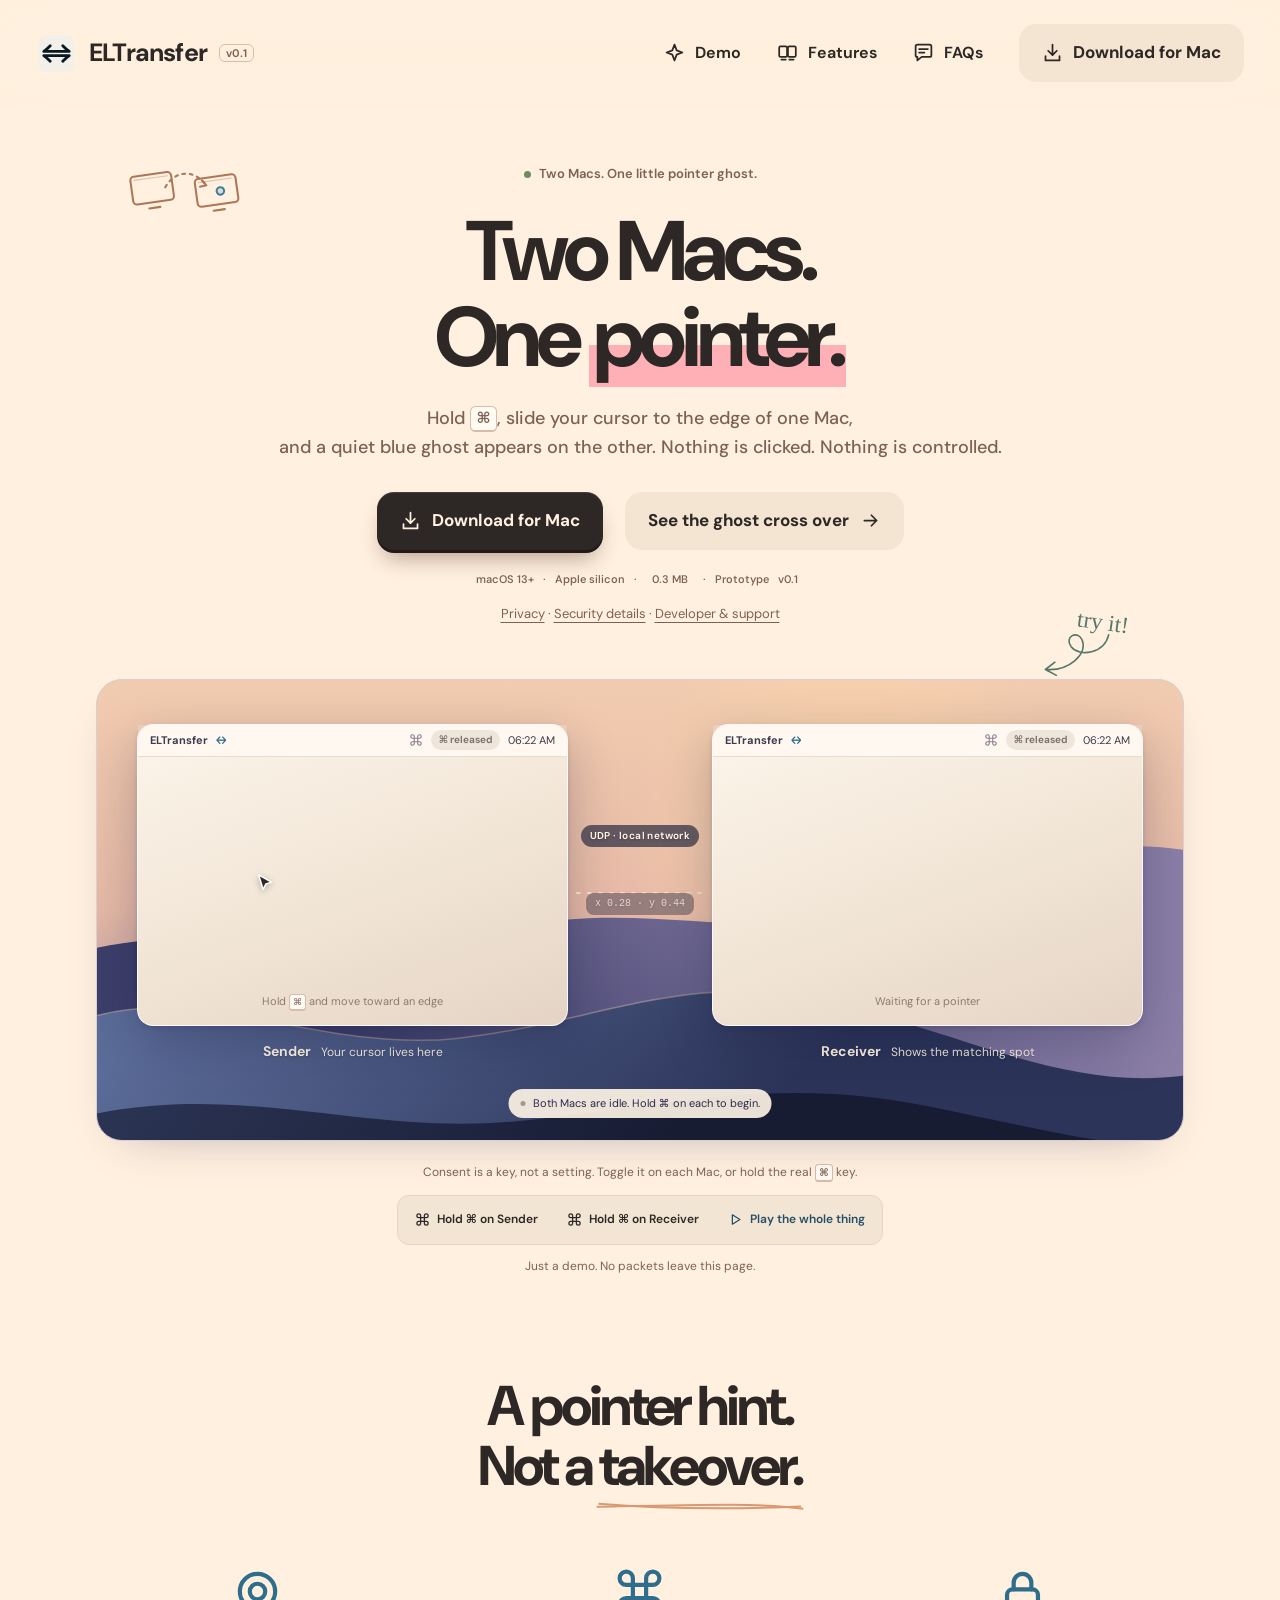
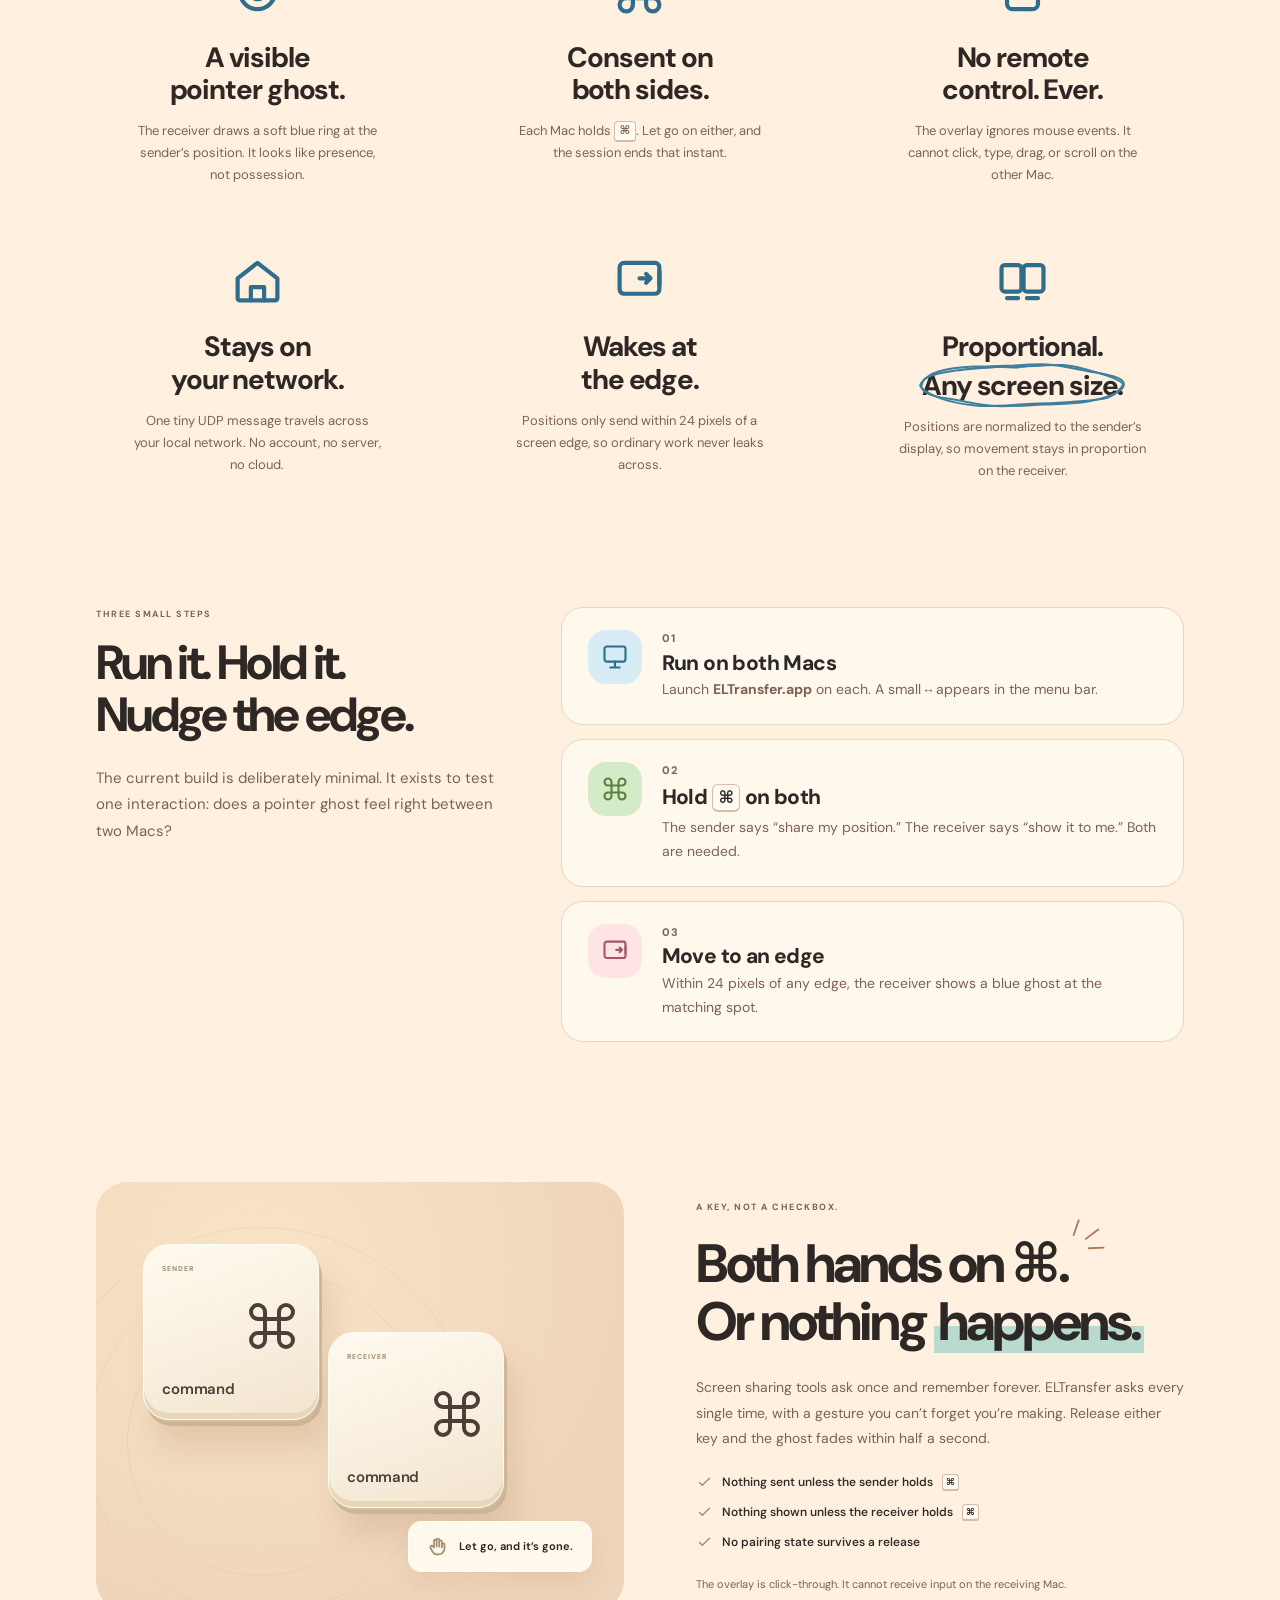
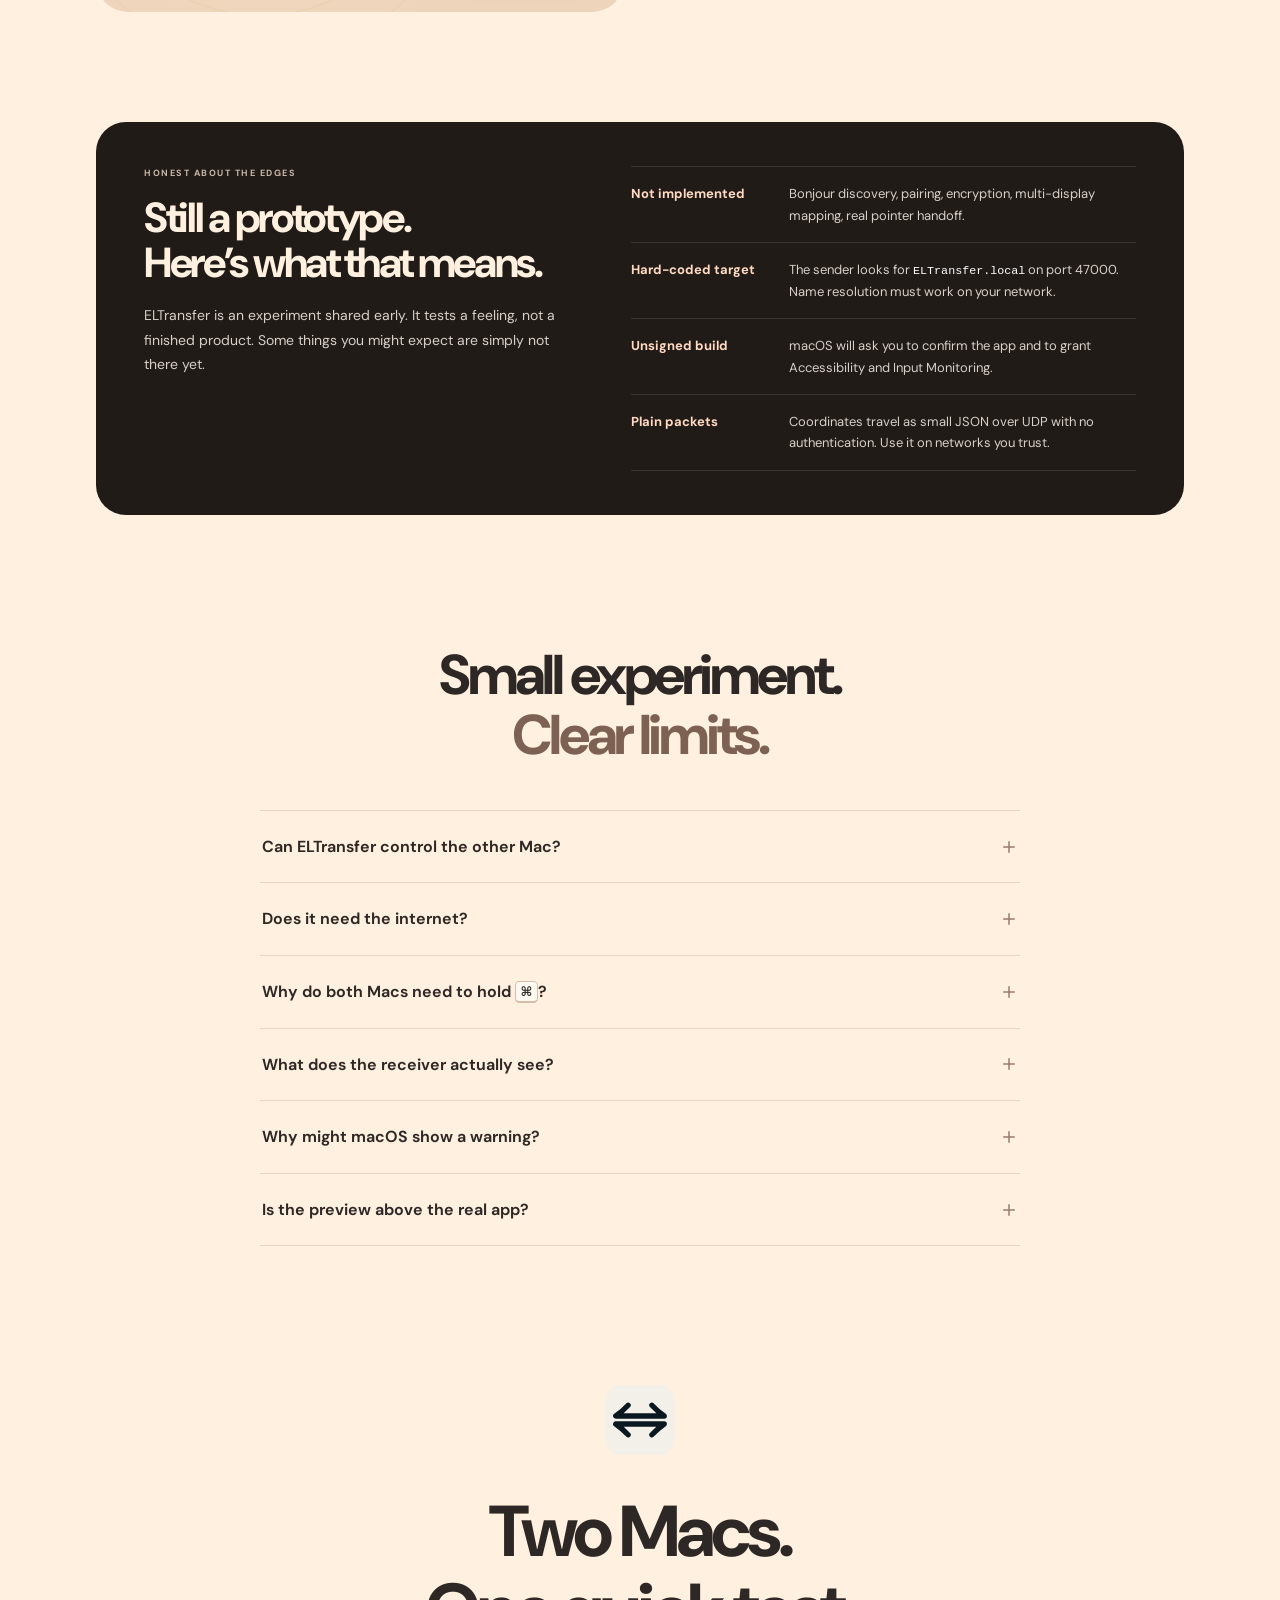
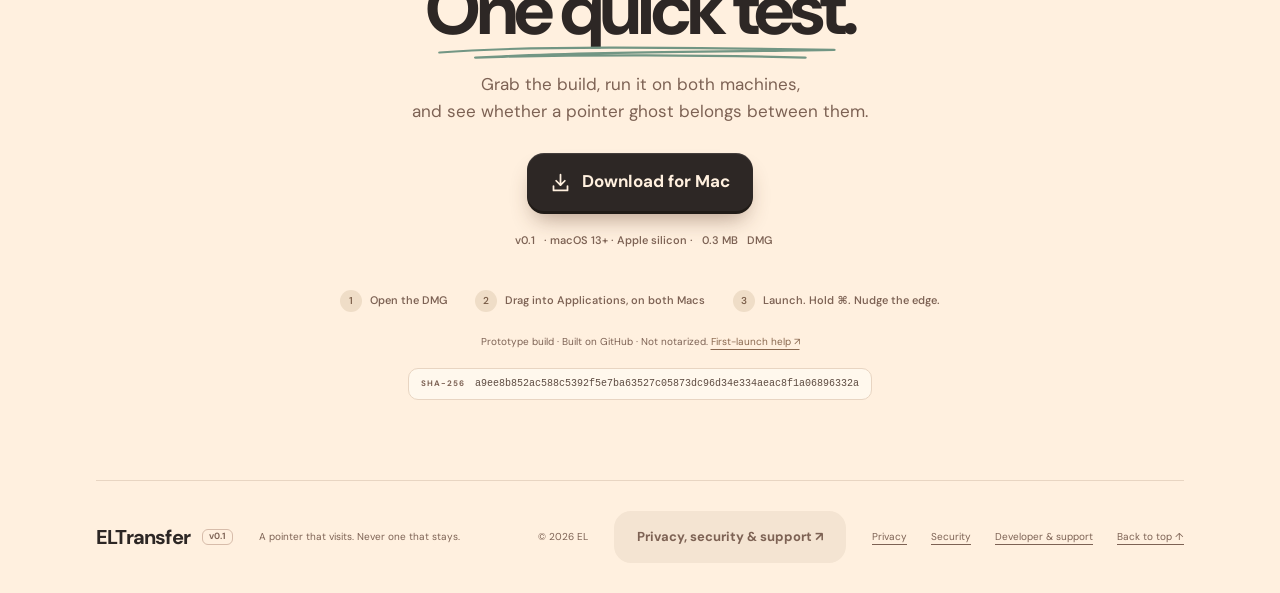
==== website/index.html @ a6039132 "ELTransfer prototype with website and GitHub DMG publishing Co-Authored-By: Claude Fable 5.1 <norepl" ====
<!doctype html>
<html lang="en">
  <head>
    <meta charset="UTF-8" />
    <link rel="canonical" href="https://duuberian.com/eltransfer/" />
    <meta name="viewport" content="width=device-width, initial-scale=1" />
    <meta name="theme-color" content="#fff0df" />
    <meta
      name="description"
      content="ELTransfer shows where your cursor is on another Mac nearby. A pointer ghost, not a remote control. Local network only, consent on both sides."
    />
    <meta property="og:title" content="ELTransfer — Two Macs. One pointer." />
    <meta
      property="og:description"
      content="A small macOS prototype that shows a sender’s cursor position on a second Mac. No clicks, no typing, no cloud."
    />
    <link rel="icon" href="assets/eltransfer-logo.svg" type="image/svg+xml" />
    <link rel="preconnect" href="https://fonts.googleapis.com" />
    <link rel="preconnect" href="https://fonts.gstatic.com" crossorigin />
    <link
      href="https://fonts.googleapis.com/css2?family=DM+Sans:wght@400;450;500;550;600;650;700;750;800&display=swap"
      rel="stylesheet"
    />
    <link rel="preload" href="assets/desk-wallpaper.svg" as="image" />
    <link rel="stylesheet" href="styles.css?v=4" />
    <title>ELTransfer — Two Macs. One pointer.</title>
  </head>
  <body>
    <a class="skip-link" href="#main">Skip to content</a>
    <svg class="icon-library" xmlns="http://www.w3.org/2000/svg" aria-hidden="true">
      <defs>
        <symbol id="i-arrow" viewBox="0 0 24 24"><path d="M5 12h14m-6-6 6 6-6 6" /></symbol>
        <symbol id="i-download" viewBox="0 0 24 24"><path d="M12 3v12m-5-5 5 5 5-5M4 16v5h16v-5" /></symbol>
        <symbol id="i-command" viewBox="0 0 24 24"><path d="M9 9V6a3 3 0 1 0-3 3h3Zm0 0v6m0-6h6m0 0V6a3 3 0 1 1 3 3h-3Zm0 0v6m0 0h3a3 3 0 1 1-3 3v-3Zm0 0H9m0 0v3a3 3 0 1 1-3-3h3Z" /></symbol>
        <symbol id="i-pointer" viewBox="0 0 24 24"><path d="M5 3l14 8-6 2-3 6-5-16Z" /></symbol>
        <symbol id="i-ghost" viewBox="0 0 24 24"><circle cx="12" cy="12" r="8" /><circle cx="12" cy="12" r="3.5" /></symbol>
        <symbol id="i-lock" viewBox="0 0 24 24"><rect x="5" y="11" width="14" height="9" rx="2.5" /><path d="M8 11V8a4 4 0 0 1 8 0v3" /></symbol>
        <symbol id="i-mac" viewBox="0 0 24 24"><rect x="3" y="3" width="18" height="13" rx="2" /><path d="M8 21h8m-4-5v5" /></symbol>
        <symbol id="i-both" viewBox="0 0 24 24"><rect x="2.5" y="5" width="9" height="12" rx="1.5" /><rect x="12.5" y="5" width="9" height="12" rx="1.5" /><path d="M5 20h5m4 0h5" /></symbol>
        <symbol id="i-check" viewBox="0 0 24 24"><path d="m5 12 4 4L19 6" /></symbol>
        <symbol id="i-chat" viewBox="0 0 24 24"><path d="M5 3h14a2 2 0 0 1 2 2v10a2 2 0 0 1-2 2h-9l-5 4v-4a2 2 0 0 1-2-2V5a2 2 0 0 1 2-2Z" /><path d="M7 8h10M7 12h6" /></symbol>
        <symbol id="i-spark" viewBox="0 0 24 24"><path d="m12 3 2.5 6.5L21 12l-6.5 2.5L12 21l-2.5-6.5L3 12l6.5-2.5L12 3Z" /></symbol>
        <symbol id="i-house" viewBox="0 0 24 24"><path d="m3 11 9-7 9 7v9a1 1 0 0 1-1 1H4a1 1 0 0 1-1-1v-9Z" /><path d="M9 21v-6h6v6" /></symbol>
        <symbol id="i-plus" viewBox="0 0 24 24"><path d="M12 5v14M5 12h14" /></symbol>
        <symbol id="i-play" viewBox="0 0 24 24"><path d="M7 4.5v15l12-7.5-12-7.5Z" /></symbol>
        <symbol id="i-hand" viewBox="0 0 24 24"><path d="M8 13V5.5a1.5 1.5 0 0 1 3 0V12m0-7.5a1.5 1.5 0 0 1 3 0V12m0-5.5a1.5 1.5 0 0 1 3 0V13m0-3a1.5 1.5 0 0 1 3 0v4a7 7 0 0 1-7 7h-1.5a6 6 0 0 1-5-2.7L4 13.5a1.6 1.6 0 0 1 2.7-1.7L8 13" /></symbol>
        <symbol id="i-edge" viewBox="0 0 24 24"><rect x="3" y="4" width="18" height="14" rx="2" /><path d="M21 8v6M13 11h5m-2-2 2 2-2 2" /></symbol>
      </defs>
    </svg>

    <header class="site-header">
      <a class="brand" href="#top" aria-label="ELTransfer home"><span class="app-icon app-icon-small"><img src="assets/eltransfer-logo.svg" alt="" width="1024" height="1024" /></span>ELTransfer <span class="version" data-app-version>v0.1</span></a>
      <nav id="main-nav" aria-label="Main navigation">
        <a href="#demo"><svg class="icon" aria-hidden="true"><use href="#i-spark" /></svg>Demo</a>
        <a href="#how"><svg class="icon" aria-hidden="true"><use href="#i-both" /></svg>Features</a>
        <a href="#faq"><svg class="icon" aria-hidden="true"><use href="#i-chat" /></svg>FAQs</a>
        <a class="button button-soft header-download" href="downloads/ELTransfer.dmg" download><svg class="icon" aria-hidden="true"><use href="#i-download" /></svg>Download for Mac</a>
      </nav>
      <button class="menu-button" type="button" aria-label="Open menu" aria-controls="main-nav" aria-expanded="false"><span></span><span></span></button>
    </header>

    <main id="main">
      <section class="hero wrap" id="top">
        <svg class="notebook-doodle hero-screens" viewBox="0 0 120 80" aria-hidden="true" focusable="false">
          <rect x="4" y="14" width="44" height="30" rx="4" />
          <rect x="72" y="26" width="44" height="30" rx="4" />
          <path class="pencil-echo" d="M8 18h36M76 30h36" />
          <path d="M20 50h12M88 62h12" />
          <path class="doodle-arc" d="M40 30c14-18 34-14 44 4" />
          <path d="m80 28 4 6-7 .5" />
          <circle cx="98" cy="42" r="4" />
        </svg>
        <p class="hero-overline"><span class="status-dot"></span> Two Macs. One little pointer ghost.</p>
        <h1>Two Macs.<br /> One <span class="marker">pointer.</span></h1>
        <p class="hero-intro">
          Hold <kbd>⌘</kbd>, slide your cursor to the edge of one Mac,<br /> and a quiet blue ghost appears on the other.
          Nothing is clicked. Nothing is controlled.
        </p>
        <div class="hero-actions">
          <a class="button button-primary" href="downloads/ELTransfer.dmg" download><svg class="icon" aria-hidden="true"><use href="#i-download" /></svg>Download for Mac</a>
          <a class="button button-soft" href="#demo">See the ghost cross over<svg class="icon" aria-hidden="true"><use href="#i-arrow" /></svg></a>
        </div>
        <p class="compatibility">
          macOS 13+ <span>·</span> Apple silicon <span>·</span> <span data-download-size>0.3 MB</span> <span>·</span> Prototype <span data-app-version>v0.1</span>
        </p>
        <p class="trust-links"><a href="about.html#privacy-policy">Privacy</a> · <a href="about.html#security">Security details</a> · <a href="about.html#support">Developer &amp; support</a></p>
      </section>

      <section class="demo-section wrap" id="demo" aria-label="Interactive ELTransfer demonstration">
        <div class="demo-margin-note" aria-hidden="true">
          <span>try it!</span>
          <svg class="notebook-doodle" viewBox="0 0 112 72" focusable="false"><path d="M99 8c-6 25-39 31-51 16-10-14 9-23 15-9 8 19-18 42-48 40M26 45 13 55l15 8" /></svg>
        </div>

        <div class="desk" id="desk" data-sender="released" data-receiver="released" data-link="idle">
          <div class="desk-macs">
            <figure class="mac sender" id="sender-mac">
              <div class="mac-screen" id="sender-screen">
                <div class="mac-menubar">
                  <span class="mac-app"><strong>ELTransfer</strong><span class="mac-status" aria-hidden="true">↔</span></span>
                  <span class="mac-system"><svg class="icon" aria-hidden="true"><use href="#i-command" /></svg><span class="consent-pill" id="sender-pill">⌘ released</span><time class="mac-clock" aria-label="Local time"></time></span>
                </div>
                <div class="edge-zone" aria-hidden="true"></div>
                <div class="mac-canvas" id="sender-canvas">
                  <svg class="mac-cursor" id="sender-cursor" viewBox="0 0 24 24" aria-hidden="true"><path d="M5 3l14 8-6 2-3 6-5-16Z" /></svg>
                  <p class="mac-hint" id="sender-hint">Hold <kbd>⌘</kbd> and move toward an edge</p>
                </div>
              </div>
              <figcaption><strong>Sender</strong><span>Your cursor lives here</span></figcaption>
            </figure>

            <div class="link" aria-hidden="true">
              <svg class="link-wire" viewBox="0 0 120 40" preserveAspectRatio="none"><path d="M2 20h116" /></svg>
              <span class="packet" id="packet"></span>
              <span class="link-label" id="link-label">UDP · local network</span>
              <code class="link-readout" id="link-readout">x 0.28 · y 0.44</code>
            </div>

            <figure class="mac receiver" id="receiver-mac">
              <div class="mac-screen" id="receiver-screen">
                <div class="mac-menubar">
                  <span class="mac-app"><strong>ELTransfer</strong><span class="mac-status" aria-hidden="true">↔</span></span>
                  <span class="mac-system"><svg class="icon" aria-hidden="true"><use href="#i-command" /></svg><span class="consent-pill" id="receiver-pill">⌘ released</span><time class="mac-clock" aria-label="Local time"></time></span>
                </div>
                <div class="mac-canvas">
                  <span class="ghost" id="receiver-ghost"><span></span></span>
                  <p class="mac-hint" id="receiver-hint">Waiting for a pointer</p>
                </div>
              </div>
              <figcaption><strong>Receiver</strong><span>Shows the matching spot</span></figcaption>
            </figure>
          </div>
          <p class="desk-caption"><span class="status-dot"></span><span id="demo-caption">Both Macs are idle. Hold ⌘ on each to begin.</span></p>
        </div>

        <div class="demo-controls">
          <p>Consent is a key, not a setting. Toggle it on each Mac, or hold the real <kbd>⌘</kbd> key.</p>
          <div class="consent-group" role="group" aria-label="Demo consent controls">
            <button type="button" class="consent-toggle" data-side="sender" aria-pressed="false"><svg class="icon" aria-hidden="true"><use href="#i-command" /></svg><span>Hold ⌘ on Sender</span></button>
            <button type="button" class="consent-toggle" data-side="receiver" aria-pressed="false"><svg class="icon" aria-hidden="true"><use href="#i-command" /></svg><span>Hold ⌘ on Receiver</span></button>
            <button type="button" class="consent-toggle play" id="demo-play"><svg class="icon" aria-hidden="true"><use href="#i-play" /></svg><span>Play the whole thing</span></button>
          </div>
          <p class="demo-disclaimer">Just a demo. No packets leave this page.</p>
        </div>
        <p class="sr-only" role="status" aria-live="polite" id="demo-status"></p>
        <noscript><p class="noscript-note">This is an illustrative preview. Enable JavaScript to move the pointer; downloads and FAQs work without it.</p></noscript>
      </section>

      <section class="features wrap section" id="how">
        <h2 class="section-title">A pointer hint.<br /> Not a <span class="drawn-underline">takeover.</span></h2>
        <div class="feature-grid">
          <article>
            <svg class="feature-icon icon feature-ghost" viewBox="0 0 24 24" aria-hidden="true">
              <circle class="ghost-ring" cx="12" cy="12" r="8" />
              <circle class="ghost-core" cx="12" cy="12" r="3.5" />
            </svg>
            <h3>A visible<br /> pointer ghost.</h3>
            <p>The receiver draws a soft blue ring at the sender’s position. It looks like presence, not possession.</p>
          </article>
          <article>
            <svg class="feature-icon icon feature-command" viewBox="0 0 24 24" aria-hidden="true">
              <path class="cmd-shape" d="M9 9V6a3 3 0 1 0-3 3h3Zm0 0v6m0-6h6m0 0V6a3 3 0 1 1 3 3h-3Zm0 0v6m0 0h3a3 3 0 1 1-3 3v-3Zm0 0H9m0 0v3a3 3 0 1 1-3-3h3Z" />
            </svg>
            <h3>Consent on<br /> both sides.</h3>
            <p>Each Mac holds <kbd>⌘</kbd>. Let go on either, and the session ends that instant.</p>
          </article>
          <article>
            <svg class="feature-icon icon feature-lock" viewBox="0 0 24 24" aria-hidden="true">
              <rect x="5" y="11" width="14" height="9" rx="2.5" />
              <path class="lock-shackle" d="M8 11V8a4 4 0 0 1 8 0v3" />
              <circle class="lock-dot icon-detail" cx="12" cy="15.5" r="1.2" fill="currentColor" stroke="none" />
            </svg>
            <h3>No remote<br /> control. Ever.</h3>
            <p>The overlay ignores mouse events. It cannot click, type, drag, or scroll on the other Mac.</p>
          </article>
          <article>
            <svg class="feature-icon icon feature-house" viewBox="0 0 24 24" aria-hidden="true">
              <path d="m3 11 9-7 9 7v9a1 1 0 0 1-1 1H4a1 1 0 0 1-1-1v-9Z" />
              <path class="house-door" pathLength="1" d="M9 21v-6h6v6" />
              <path class="house-signal icon-detail" d="M15 7.5a3 3 0 0 1 3 0" />
            </svg>
            <h3>Stays on<br /> your network.</h3>
            <p>One tiny UDP message travels across your local network. No account, no server, no cloud.</p>
          </article>
          <article>
            <svg class="feature-icon icon feature-edge" viewBox="0 0 24 24" aria-hidden="true">
              <rect x="3" y="4" width="18" height="14" rx="2" />
              <path class="edge-glow" d="M21 8v6" />
              <path class="edge-arrow" d="M12 11h5m-2-2 2 2-2 2" />
            </svg>
            <h3>Wakes at<br /> the edge.</h3>
            <p>Positions only send within 24 pixels of a screen edge, so ordinary work never leaks across.</p>
          </article>
          <article>
            <svg class="feature-icon icon feature-both" viewBox="0 0 24 24" aria-hidden="true">
              <rect x="2.5" y="5" width="9" height="12" rx="1.5" />
              <rect x="12.5" y="5" width="9" height="12" rx="1.5" />
              <path d="M5 20h5m4 0h5" />
              <circle class="both-dot icon-detail" cx="7" cy="11" r="1.4" fill="currentColor" stroke="none" />
            </svg>
            <h3>Proportional.<br /> <span class="drawn-circle">Any screen size.</span></h3>
            <p>Positions are normalized to the sender’s display, so movement stays in proportion on the receiver.</p>
          </article>
        </div>
      </section>

      <section class="steps-section wrap" aria-labelledby="steps-title">
        <div class="steps-intro">
          <p class="eyebrow">THREE SMALL STEPS</p>
          <h2 id="steps-title">Run it. Hold it.<br /> Nudge the edge.</h2>
          <p>The current build is deliberately minimal. It exists to test one interaction: does a pointer ghost feel right between two Macs?</p>
        </div>
        <ol class="steps">
          <li>
            <span class="step-number" aria-hidden="true">01</span>
            <svg class="icon" aria-hidden="true"><use href="#i-mac" /></svg>
            <h3>Run on both Macs</h3>
            <p>Launch <strong>ELTransfer.app</strong> on each. A small <code>↔</code> appears in the menu bar.</p>
          </li>
          <li>
            <span class="step-number" aria-hidden="true">02</span>
            <svg class="icon" aria-hidden="true"><use href="#i-command" /></svg>
            <h3>Hold <kbd>⌘</kbd> on both</h3>
            <p>The sender says “share my position.” The receiver says “show it to me.” Both are needed.</p>
          </li>
          <li>
            <span class="step-number" aria-hidden="true">03</span>
            <svg class="icon" aria-hidden="true"><use href="#i-edge" /></svg>
            <h3>Move to an edge</h3>
            <p>Within 24 pixels of any edge, the receiver shows a blue ghost at the matching spot.</p>
          </li>
        </ol>
      </section>

      <section class="consent wrap" id="consent">
        <div class="consent-art" role="img" aria-label="Illustration of two Command key caps, one for each Mac, both pressed at the same time.">
          <div class="consent-orbit" aria-hidden="true"></div>
          <div class="keycap keycap-sender" aria-hidden="true">
            <small>SENDER</small>
            <svg class="icon" aria-hidden="true"><use href="#i-command" /></svg>
            <span>command</span>
          </div>
          <div class="keycap keycap-receiver" aria-hidden="true">
            <small>RECEIVER</small>
            <svg class="icon" aria-hidden="true"><use href="#i-command" /></svg>
            <span>command</span>
          </div>
          <div class="consent-tag" aria-hidden="true">
            <svg class="icon"><use href="#i-hand" /></svg><span>Let go, and it’s gone.</span>
          </div>
        </div>
        <div class="consent-copy">
          <p class="eyebrow">A KEY, NOT A CHECKBOX.</p>
          <h2><span class="notebook-heading">Both hands on ⌘.<svg class="notebook-doodle consent-rays" viewBox="0 0 48 50" aria-hidden="true" focusable="false"><path d="m8 25 9-17M22 32l17-9M24 44l18 2" /></svg></span><br /> Or nothing <span class="marker marker-small">happens.</span></h2>
          <p>
            Screen sharing tools ask once and remember forever. ELTransfer asks every single time, with a gesture you can’t forget you’re making.
            Release either key and the ghost fades within half a second.
          </p>
          <ul>
            <li><svg class="icon" aria-hidden="true"><use href="#i-check" /></svg>Nothing sent unless the sender holds <kbd>⌘</kbd></li>
            <li><svg class="icon" aria-hidden="true"><use href="#i-check" /></svg>Nothing shown unless the receiver holds <kbd>⌘</kbd></li>
            <li><svg class="icon" aria-hidden="true"><use href="#i-check" /></svg>No pairing state survives a release</li>
          </ul>
          <p class="consent-note">The overlay is click-through. It cannot receive input on the receiving Mac.</p>
        </div>
      </section>

      <section class="limits wrap" aria-labelledby="limits-title">
        <div class="limits-card">
          <div>
            <p class="eyebrow">HONEST ABOUT THE EDGES</p>
            <h2 id="limits-title">Still a prototype.<br /> Here’s what that means.</h2>
            <p>ELTransfer is an experiment shared early. It tests a feeling, not a finished product. Some things you might expect are simply not there yet.</p>
          </div>
          <ul class="limits-list">
            <li><strong>Not implemented</strong><span>Bonjour discovery, pairing, encryption, multi-display mapping, real pointer handoff.</span></li>
            <li><strong>Hard-coded target</strong><span>The sender looks for <code>ELTransfer.local</code> on port 47000. Name resolution must work on your network.</span></li>
            <li><strong>Unsigned build</strong><span>macOS will ask you to confirm the app and to grant Accessibility and Input Monitoring.</span></li>
            <li><strong>Plain packets</strong><span>Coordinates travel as small JSON over UDP with no authentication. Use it on networks you trust.</span></li>
          </ul>
        </div>
      </section>

      <section class="faq section wrap" id="faq">
        <h2 class="section-title">Small experiment.<br /> <span class="muted">Clear limits.</span></h2>
        <div class="faq-list">
          <details>
            <summary><span>Can ELTransfer control the other Mac?</span><svg class="icon" aria-hidden="true"><use href="#i-plus" /></svg></summary>
            <p>No. It sends normalized cursor coordinates and draws an overlay. It cannot move the receiving Mac’s real cursor, click, type, drag, or scroll. The overlay window ignores mouse events entirely.</p>
          </details>
          <details>
            <summary><span>Does it need the internet?</span><svg class="icon" aria-hidden="true"><use href="#i-plus" /></svg></summary>
            <p>No. Both Macs need to be reachable on the same local network. There is no cloud service, no account, and no update feed in this build.</p>
          </details>
          <details>
            <summary><span>Why do both Macs need to hold <kbd>⌘</kbd>?</span><svg class="icon" aria-hidden="true"><use href="#i-plus" /></svg></summary>
            <p>It is a consent gesture. Holding the key means “I’m allowing this right now.” Letting go stops sending on one side and stops showing on the other. Nothing is remembered between sessions.</p>
          </details>
          <details>
            <summary><span>What does the receiver actually see?</span><svg class="icon" aria-hidden="true"><use href="#i-plus" /></svg></summary>
            <p>A translucent blue circle with a white ring, about 58 pixels across while active. It appears at the proportional position of the sender’s cursor and fades to grey when packets stop arriving.</p>
          </details>
          <details id="launch-faq">
            <summary><span>Why might macOS show a warning?</span><svg class="icon" aria-hidden="true"><use href="#i-plus" /></svg></summary>
            <p>This prototype is not signed or notarized. If macOS blocks launch, right-click ELTransfer in Applications and choose Open, or allow it in System Settings → Privacy &amp; Security. It also needs Accessibility and Input Monitoring to read the cursor position and the <kbd>⌘</kbd> key. Only open software you trust.</p>
          </details>
          <details>
            <summary><span>Is the preview above the real app?</span><svg class="icon" aria-hidden="true"><use href="#i-plus" /></svg></summary>
            <p>It is an illustration of the interaction, not the macOS app. It mirrors the real behaviour: consent on both sides, activation near the edge, a proportional ghost. Nothing is sent from this page.</p>
          </details>
        </div>
      </section>

      <section class="install wrap" id="install">
        <span class="app-icon app-icon-large"><img src="assets/eltransfer-logo.svg" alt="" width="1024" height="1024" /></span>
        <h2>Two Macs.<br /> <span class="notebook-living">One quick test.<svg class="notebook-doodle living-scribble" viewBox="0 0 300 22" preserveAspectRatio="none" aria-hidden="true" focusable="false"><path pathLength="1" d="M5 11C67 3 174 5 291 8 229 10 105 10 31 17c78-4 172-3 239 0" /></svg></span></h2>
        <p>Grab the build, run it on both machines,<br /> and see whether a pointer ghost belongs between them.</p>
        <a class="button button-primary" href="downloads/ELTransfer.dmg" download><svg class="icon" aria-hidden="true"><use href="#i-download" /></svg>Download for Mac</a>
        <p class="compatibility"><span data-app-version>v0.1</span> · macOS 13+ · Apple silicon · <span data-download-size>0.3 MB</span> DMG</p>
        <ol class="install-steps">
          <li><span aria-hidden="true">1</span> Open the DMG</li>
          <li><span aria-hidden="true">2</span> Drag into Applications, on both Macs</li>
          <li><span aria-hidden="true">3</span> Launch. Hold ⌘. Nudge the edge.</li>
        </ol>
        <p class="preview-note">
          Prototype build · Built on GitHub · Not notarized.
          <a href="#launch-faq" id="launch-help">First-launch help ↗</a>
        </p>
        <p class="checksum"><span>SHA-256</span><code data-download-sha256>a9ee8b852ac588c5392f5e7ba63527c05873dc96d34e334aeac8f1a06896332a</code></p>
      </section>
    </main>

    <footer class="wrap">
      <a class="brand" href="#top" aria-label="ELTransfer home">ELTransfer <span class="version" data-app-version>v0.1</span></a>
      <p>A pointer that visits. Never one that stays.</p>
      <span>© 2026 EL</span>
      <a class="button button-soft about-button" href="about.html">Privacy, security &amp; support ↗</a>
      <nav class="footer-links" aria-label="Footer navigation"><a href="about.html#privacy-policy">Privacy</a> <a href="about.html#security">Security</a> <a href="about.html#support">Developer &amp; support</a> <a href="#top">Back to top ↑</a></nav>
    </footer>

    <div class="download-toast" role="status" aria-live="polite">
      <span class="toast-icon"><svg class="icon" aria-hidden="true"><use href="#i-download" /></svg></span>
      <span><strong>Your download is starting.</strong><small>Open the DMG, then drag ELTransfer to Applications on both Macs.</small></span>
    </div>
    <script src="script.js?v=4"></script>
  </body>
</html>
---- website/styles.css ----
/* ELTransfer — warm paper, charcoal type, one blue ghost. Same family as ELWifi. */
:root {
  --paper: #fff0df;
  --ink: #2d2725;
  --muted: #7d6254;
  --soft: #f4e4d2;
  --line: #e8d5c2;
  --pink: #ffb0b6;
  --blue: #2f6d8d;
  --blue-deep: #244f66;
  --blue-soft: #d7ecf4;
  --mint: #d5ebc7;
  --font: "DM Sans", ui-sans-serif, system-ui, sans-serif;
  --mono: ui-monospace, "SF Mono", Menlo, monospace;
  --spring: cubic-bezier(0.22, 1, 0.36, 1);
}
* { box-sizing: border-box; }
html { scroll-behavior: smooth; scroll-padding-top: 110px; }
body { margin: 0; background: var(--paper); color: var(--ink); font: 16px/1.6 var(--font); -webkit-font-smoothing: antialiased; }
button, a, summary { -webkit-tap-highlight-color: transparent; }
button { font: inherit; color: inherit; cursor: pointer; }
a { color: inherit; text-decoration: none; }
h1, h2, h3, p { margin: 0; }
h1, h2, h3 { line-height: 1.08; letter-spacing: -0.055em; font-weight: 750; }
svg { display: block; }
code { font: 500 0.92em/1.4 var(--mono); }
kbd { display: inline-block; min-width: 1.5em; padding: 0 0.35em; border: 1px solid #d7bcaa; border-bottom-width: 2px; border-radius: 0.35em; background: #fffaf2; font: 700 0.8em/1.5 var(--font); text-align: center; vertical-align: 0.08em; }
.icon { width: 24px; height: 24px; fill: none; stroke: currentColor; stroke-width: 2; stroke-linecap: round; stroke-linejoin: round; flex-shrink: 0; }
.icon-library { position: absolute; width: 0; height: 0; overflow: hidden; }
.wrap { width: min(1088px, calc(100% - 64px)); margin-inline: auto; }
.section { padding-block: 105px; }
.section-title { font-size: 56px; text-align: center; }
.muted { color: var(--muted); }
[hidden] { display: none !important; }
.sr-only { position: absolute; width: 1px; height: 1px; padding: 0; margin: -1px; overflow: hidden; clip-path: inset(50%); white-space: nowrap; border: 0; }
::selection { background: var(--pink); color: var(--ink); }
a:focus-visible, button:focus-visible, summary:focus-visible { outline: 3px solid #32718b; outline-offset: 5px; }
.skip-link { position: fixed; top: -100px; left: 20px; z-index: 30; padding: 12px 22px; background: var(--ink); color: var(--paper); border-radius: 12px; }
.skip-link:focus { top: 12px; }
.eyebrow { font-size: 9px; letter-spacing: 1.5px; font-weight: 700; color: var(--muted); }

/* Header */
.site-header { position: sticky; top: 0; z-index: 20; display: flex; align-items: center; justify-content: space-between; gap: 24px; min-height: 106px; padding: 22px 36px; background: #fff0dfe8; backdrop-filter: blur(18px); }
.brand { display: inline-flex; align-items: center; gap: 12px; font-size: 25px; font-weight: 750; letter-spacing: -0.8px; }
.version { align-self: center; padding: 1px 6px; border: 1px solid #d7bcaa; border-radius: 6px; font-size: 11px; color: var(--muted); font-weight: 650; letter-spacing: -0.1px; line-height: 1.3; white-space: nowrap; }
.app-icon { display: block; width: 54px; height: 54px; flex-shrink: 0; }
.app-icon img { display: block; width: 100%; height: 100%; object-fit: contain; }
.app-icon-small { width: 41px; height: 41px; }
.site-header nav { display: flex; align-items: center; gap: 36px; font-weight: 650; }
.site-header nav > a { display: flex; align-items: center; gap: 10px; }
.site-header nav > a:not(.button):hover { color: #8c6755; }
.site-header nav .icon { width: 21px; height: 21px; }
.menu-button { display: none; }

/* Buttons */
.button { display: inline-flex; align-items: center; justify-content: center; gap: 11px; padding: 17px 23px; border: 0; border-radius: 17px; font-size: 17px; font-weight: 700; line-height: 1.4; transition: transform 0.25s var(--spring), box-shadow 0.25s, background 0.25s; }
.button .icon { width: 21px; height: 21px; }
.button-primary { background: var(--ink); color: var(--paper); box-shadow: inset 0 1px 1px #ffffff20, 0 3px 0 #201b17, 0 14px 22px -7px #56332070; }
.button-primary:hover { transform: translateY(-3px); background: #403430; box-shadow: inset 0 1px 1px #ffffff20, 0 3px 0 #201b17, 0 18px 26px -6px #56332060; }
.button-primary:active { transform: translateY(1px); box-shadow: 0 1px 0 #201b17, 0 5px 12px #56332030; }
.button-soft { background: var(--soft); }
.button-soft:hover { background: #edd9c5; transform: translateY(-2px); }

/* Hero */
.hero { position: relative; text-align: center; padding-top: 58px; padding-bottom: 54px; }
.hero-overline { font-size: 13px; font-weight: 600; color: var(--muted); display: flex; align-items: center; justify-content: center; gap: 8px; }
.status-dot { display: inline-block; width: 7px; height: 7px; border-radius: 50%; background: #708c5e; flex-shrink: 0; }
.hero h1 { font-size: clamp(54px, 6.6vw, 96px); margin: 23px auto 24px; letter-spacing: -0.065em; line-height: 1.02; max-width: 1080px; }
.marker { background: linear-gradient(transparent 57%, var(--pink) 57%, var(--pink) 95%, transparent 95%); padding-inline: 4px; border-radius: 3px; white-space: nowrap; }
.marker-small { --pink: #b9dace; }
.hero-intro { color: var(--muted); font-size: 18px; font-weight: 500; line-height: 1.6; }
.hero-intro kbd { font-size: 0.85em; }
.hero-actions { display: flex; justify-content: center; align-items: center; gap: 22px; margin-top: 30px; }
.compatibility { margin-top: 21px; font-size: 11px; font-weight: 550; color: var(--muted); }
.compatibility span { margin-inline: 6px; }
.trust-links { margin-top: 16px; font-size: 13px; color: var(--muted); }
.trust-links a, .footer-links a, .preview-note a, .limits a { text-decoration: underline; text-underline-offset: 4px; }

/* Notebook marks */
.notebook-doodle { fill: none; stroke: currentColor; stroke-width: 2.2; stroke-linecap: round; stroke-linejoin: round; pointer-events: none; user-select: none; }
.pencil-echo { opacity: 0.38; stroke-width: 1.2; }
.hero-screens { position: absolute; width: 112px; height: 76px; top: 50px; left: 3%; color: #ad7757; transform: rotate(-8deg); }
.hero-screens .doodle-arc { stroke-dasharray: 3 5; }
.hero-screens circle { fill: #3f7f9e30; stroke: #3f7f9e; }
.demo-section { position: relative; }
.demo-margin-note { position: absolute; right: 24px; top: -66px; width: 130px; height: 66px; color: #567769; pointer-events: none; user-select: none; }
.demo-margin-note span { display: block; margin-left: 47px; font-family: "Bradley Hand", "Segoe Print", "Chalkboard SE", cursive; font-size: 23px; line-height: 1; transform: rotate(8deg); }
.demo-margin-note svg { width: 94px; height: 53px; margin-top: -7px; }
.notebook-heading, .notebook-living { position: relative; display: inline-block; }
.consent-rays { position: absolute; width: 39px; height: 42px; right: -38px; top: -23px; color: #ad7757; transform: rotate(-9deg); }
.living-scribble { position: absolute; left: 2%; bottom: -13px; width: 96%; height: 19px; color: #729684; stroke-width: 2.5; }

/* Desk: two Macs, one wire, one ghost. */
.desk { position: relative; isolation: isolate; overflow: hidden; border-radius: 26px; border: 1px solid #d9cfd4; padding: 44px 40px 78px; background: #7f7f9f url("assets/desk-wallpaper.svg") center/cover; box-shadow: 0 18px 48px -30px #2b2a4d66; }
.desk-macs { display: grid; grid-template-columns: 1fr 120px 1fr; align-items: center; gap: 12px; }
.mac { margin: 0; display: flex; flex-direction: column; gap: 14px; }
.mac-screen { position: relative; overflow: hidden; border-radius: 16px; border: 1px solid #ffffffb0; background: #f7f1ea; box-shadow: 0 18px 50px #12183a44, 0 2px 5px #12183a22, inset 0 0 0 1px #00000010; transition: box-shadow 0.35s var(--spring); }
.mac-menubar { position: relative; z-index: 2; height: 32px; padding: 0 12px; display: flex; align-items: center; justify-content: space-between; background: #fffaf3d9; backdrop-filter: blur(12px); border-bottom: 1px solid #e6dccf; font-size: 11px; color: #3e3b4a; }
.mac-app, .mac-system { display: flex; align-items: center; gap: 8px; }
.mac-status { font-weight: 700; color: var(--blue); }
.mac-menubar .icon { width: 14px; height: 14px; color: #8a8391; }
.mac-clock { font-variant-numeric: tabular-nums; min-width: 40px; text-align: right; }
.consent-pill { padding: 2px 8px; border-radius: 999px; background: #eee6dc; color: #7c6f66; font-size: 10px; font-weight: 650; transition: background 0.25s, color 0.25s; }
.mac-canvas { position: relative; aspect-ratio: 16 / 10; background: linear-gradient(160deg, #fbf3e8 0%, #efe2d2 60%, #e5d4c6 100%); touch-action: none; overflow: hidden; }
.sender .mac-canvas { cursor: none; }
.mac-hint { position: absolute; inset: auto 0 14px; text-align: center; font-size: 11px; color: #8d7a70; pointer-events: none; transition: opacity 0.3s; }
.mac-hint kbd { font-size: 0.85em; }
.mac figcaption { display: flex; align-items: baseline; justify-content: center; gap: 10px; color: #fff4e6; font-size: 12px; text-shadow: 0 1px 2px #00000040; }
.mac figcaption strong { font-size: 14px; }
.mac figcaption span { opacity: 0.85; }

/* Sender: real arrow cursor, edge zone lights when near. */
.mac-cursor { position: absolute; left: 28%; top: 44%; width: 22px; height: 22px; fill: var(--ink); stroke: #fff; stroke-width: 1.6; stroke-linejoin: round; filter: drop-shadow(0 2px 3px #00000040); transform: translate(-4px, -3px); pointer-events: none; z-index: 3; }
.edge-zone { position: absolute; inset: 32px 0 0; pointer-events: none; z-index: 1; opacity: 0; border-radius: 0 0 16px 16px; box-shadow: inset 0 0 0 8px #2f6d8d3a, inset 0 0 28px 8px #2f6d8d33; transition: opacity 0.3s; }
.desk[data-link="edge"] .edge-zone, .desk[data-link="sending"] .edge-zone { opacity: 1; }
.desk[data-link="sending"] .edge-zone { box-shadow: inset 0 0 0 8px #2f6d8d66, inset 0 0 32px 10px #2f6d8d55; }

/* Receiver: the PointerView ring from the real app. */
.ghost { position: absolute; left: 28%; top: 44%; width: 44px; height: 44px; transform: translate(-50%, -50%) scale(0.7); border-radius: 50%; background: #8e8e93 55%; background: #8e8e9380; opacity: 0; transition: opacity 0.3s var(--spring), transform 0.3s var(--spring), background 0.3s; }
.ghost span { position: absolute; inset: 7px; border: 4px solid #ffffffe6; border-radius: 50%; }
.desk[data-link="sending"] .ghost { opacity: 1; width: 58px; height: 58px; background: #0a84ffbf; transform: translate(-50%, -50%) scale(1); }
.desk[data-link="sending"] .receiver .mac-screen { box-shadow: 0 0 0 3px #7fc2ea80, 0 18px 50px #0a84ff40, 0 2px 5px #12183a22; }
.desk[data-link="fading"] .ghost { opacity: 0.85; background: #8e8e9380; transform: translate(-50%, -50%) scale(0.86); }
.desk[data-link="sending"] .mac-hint { opacity: 0; }

/* The wire between them. */
.link { position: relative; display: flex; flex-direction: column; align-items: center; justify-content: center; gap: 6px; height: 120px; color: #fff4e6; text-shadow: 0 1px 2px #00000050; }
.link-wire { position: absolute; left: -6px; right: -6px; top: 50%; width: calc(100% + 12px); height: 40px; transform: translateY(-50%); stroke: #fff4e6; stroke-width: 2; stroke-dasharray: 4 6; fill: none; opacity: 0.55; }
.desk[data-link="sending"] .link-wire { opacity: 1; animation: wire-flow 0.9s linear infinite; }
@keyframes wire-flow { to { stroke-dashoffset: -20; } }
.packet { position: absolute; left: 0; top: 50%; width: 12px; height: 12px; margin-top: -6px; border-radius: 50%; background: #0a84ff; box-shadow: 0 0 0 4px #0a84ff40, 0 0 14px #0a84ff; opacity: 0; }
.desk[data-link="sending"] .packet { animation: packet-travel 0.9s linear infinite; }
@keyframes packet-travel { 0% { left: -4px; opacity: 0; } 12% { opacity: 1; } 88% { opacity: 1; } 100% { left: calc(100% - 8px); opacity: 0; } }
.link-label { position: relative; z-index: 1; padding: 3px 9px; border-radius: 999px; background: #1b1f3aa6; backdrop-filter: blur(8px); font-size: 10px; font-weight: 650; letter-spacing: 0.4px; margin-top: -46px; }
.link-readout { position: relative; z-index: 1; margin-top: 40px; padding: 4px 9px; border-radius: 8px; background: #1b1f3aa6; backdrop-filter: blur(8px); font-size: 10px; color: #dfe9ff; font-variant-numeric: tabular-nums; opacity: 0.6; transition: opacity 0.25s; }
.desk[data-link="sending"] .link-readout { opacity: 1; color: #fff; }
.desk-caption { position: absolute; bottom: 22px; left: 50%; transform: translateX(-50%); width: max-content; max-width: calc(100% - 24px); padding: 6px 12px; border-radius: 20px; background: #fff4e6e8; display: flex; align-items: center; justify-content: center; gap: 7px; color: #2b2a4d; font-size: 11px; }
.desk-caption .status-dot { width: 5px; height: 5px; background: #a29a90; transition: background 0.25s; }
.desk[data-link="sending"] .desk-caption .status-dot { background: #0a84ff; box-shadow: 0 0 0 3px #0a84ff30; }

/* Consent pills reflect each side. */
.desk[data-sender="held"] #sender-pill, .desk[data-receiver="held"] #receiver-pill { background: var(--blue); color: #fff; }

/* Demo controls */
.demo-controls { display: flex; flex-direction: column; align-items: center; gap: 12px; margin-top: 22px; text-align: center; }
.demo-controls > p { font-size: 12px; color: var(--muted); }
.demo-controls > p kbd { font-size: 0.85em; }
.consent-group { display: flex; flex-wrap: wrap; justify-content: center; gap: 3px; padding: 4px; border: 1px solid #e6d5c1; border-radius: 12px; background: #f3e5d4; }
.consent-toggle { min-height: 40px; display: flex; align-items: center; gap: 7px; padding: 8px 13px; border: 0; border-radius: 8px; background: transparent; font-size: 12px; font-weight: 600; transition: background 0.2s, color 0.2s; }
.consent-toggle .icon { width: 15px; height: 15px; }
.consent-toggle:hover { background: #fffbf399; }
.consent-toggle[aria-pressed="true"] { background: var(--ink); color: var(--paper); box-shadow: 0 1px 4px #654d3030; }
.consent-toggle.play { color: var(--blue-deep); }
.consent-toggle.play[disabled] { opacity: 0.55; cursor: default; }
.demo-disclaimer { font-size: 10px; color: #a08776; }
.noscript-note { padding: 15px; text-align: center; font-size: 12px; }

/* Features: open grid, meaning-specific icons. */
.features { padding-top: 100px; }
.feature-grid { display: grid; grid-template-columns: repeat(3, 1fr); column-gap: 60px; row-gap: 68px; margin-top: 68px; text-align: center; }
.feature-icon { width: 53px; height: 53px; margin: 0 auto 24px; stroke-width: 1.9; overflow: visible; color: var(--blue); }
.feature-grid h3 { font-size: 28px; letter-spacing: -1.1px; line-height: 1.15; }
.feature-grid p { font-size: 13px; line-height: 1.7; color: var(--muted); max-width: 250px; margin: 14px auto 0; }
.feature-grid kbd { font-size: 0.9em; }
.drawn-circle, .drawn-underline { white-space: nowrap; }
.drawn-circle { display: inline-block; margin-top: 6px; }
.drawn-underline { text-decoration: underline; text-decoration-color: #eaa67f; text-decoration-thickness: 4px; text-underline-offset: 7px; }
.annotations-ready .drawn-underline { text-decoration: none; }
.icon-detail { opacity: 0; }
.house-door { stroke-dasharray: 1; stroke-dashoffset: 0; }
.ghost-ring { transform-origin: 12px 12px; }
.cmd-shape { transform-origin: 12px 12px; }
.lock-shackle { transform-origin: 8px 11px; }
@media (hover: hover) and (prefers-reduced-motion: no-preference) {
  .feature-grid article:hover .ghost-ring { animation: ghost-breathe 900ms ease-in-out; }
  .feature-grid article:hover .ghost-core { animation: ghost-fill 900ms ease-in-out; }
  .feature-grid article:hover .cmd-shape { animation: cmd-press 600ms ease-in-out; }
  .feature-grid article:hover .lock-shackle { animation: lock-tug 700ms ease-in-out; }
  .feature-grid article:hover .lock-dot { animation: dot-blink 700ms ease-in-out; }
  .feature-grid article:hover .house-door { animation: ink-line 600ms ease-out both; }
  .feature-grid article:hover .house-signal { animation: dot-blink 900ms ease-in-out 200ms; }
  .feature-grid article:hover .edge-glow { animation: edge-pulse 800ms ease-in-out; }
  .feature-grid article:hover .edge-arrow { animation: nudge 700ms ease-in-out; }
  .feature-grid article:hover .both-dot { animation: hop-across 900ms ease-in-out both; }
}
@keyframes ghost-breathe { 50% { transform: scale(1.12); } }
@keyframes ghost-fill { 0%, 100% { fill: transparent; } 50% { fill: #2f6d8d40; } }
@keyframes cmd-press { 0%, 100% { transform: scale(1); } 40% { transform: scale(0.88); } }
@keyframes lock-tug { 0%, 100% { transform: translateY(0); } 40% { transform: translateY(-1.5px); } 70% { transform: translateY(0.5px); } }
@keyframes dot-blink { 0%, 100% { opacity: 0; } 50% { opacity: 1; } }
@keyframes ink-line { from { stroke-dashoffset: 1; opacity: 0; } 10% { opacity: 1; } to { stroke-dashoffset: 0; opacity: 1; } }
@keyframes edge-pulse { 0%, 100% { stroke-width: 1.9; stroke: currentColor; } 50% { stroke-width: 4; stroke: #0a84ff; } }
@keyframes nudge { 0%, 100% { transform: translateX(0); } 50% { transform: translateX(2.5px); } }
@keyframes hop-across { 0% { opacity: 1; transform: translateX(0); } 45% { opacity: 1; transform: translateX(5px) translateY(-3px); } 55% { opacity: 0; } 60% { opacity: 0; transform: translateX(10px); } 100% { opacity: 1; transform: translateX(10px); } }

/* Steps */
.steps-section { display: grid; grid-template-columns: 0.9fr 1.4fr; gap: 64px; align-items: start; padding-block: 20px 100px; }
.steps-intro h2 { font-size: clamp(32px, 4vw, 48px); margin: 16px 0 24px; }
.steps-intro p:not(.eyebrow) { color: var(--muted); font-size: 15px; line-height: 1.75; }
.steps { list-style: none; padding: 0; margin: 0; display: grid; gap: 14px; counter-reset: step; }
.steps li { position: relative; display: grid; grid-template-columns: 54px 1fr; column-gap: 20px; row-gap: 4px; align-items: start; padding: 22px 26px; border: 1px solid var(--line); border-radius: 22px; background: #fff8ed; }
.steps li .icon { grid-row: 1 / span 3; width: 54px; height: 54px; padding: 13px; border-radius: 18px; background: var(--blue-soft); color: var(--blue); stroke-width: 1.8; }
.steps li:nth-child(2) .icon { background: var(--mint); color: #5c8040; }
.steps li:nth-child(3) .icon { background: #ffe4e6; color: #a95560; }
.step-number { font-size: 11px; font-weight: 800; letter-spacing: 1px; color: var(--muted); }
.steps h3 { font-size: 21px; letter-spacing: -0.6px; }
.steps p { font-size: 14px; color: var(--muted); line-height: 1.7; }
.steps code { font-size: 0.9em; }

/* Consent section: two key caps. */
.consent { display: grid; grid-template-columns: 1.08fr 1fr; gap: 72px; align-items: center; padding-block: 40px 30px; }
.consent-art { height: 430px; position: relative; overflow: hidden; border-radius: 32px; background: radial-gradient(ellipse at 30% 20%, #f8e4c6, #eed4ba 80%); perspective: 1000px; }
.consent-orbit { width: 430px; height: 430px; border: 1px solid #d4ac8535; border-radius: 50%; position: absolute; left: -50px; top: 45px; }
.consent-orbit:before, .consent-orbit:after { content: ""; position: absolute; inset: 40px; border: 1px solid #d4ac8535; border-radius: 50%; }
.consent-orbit:after { inset: 80px; }
.keycap { position: absolute; width: 176px; height: 176px; padding: 18px; display: flex; flex-direction: column; justify-content: space-between; background: linear-gradient(160deg, #fffaf0, #f2e5cf); border: 1px solid #fffdf3; border-radius: 26px; box-shadow: 1px 2px 0 #d3bca0, 3px 6px 0 #cdb495, 12px 28px 28px #9f715230, inset 0 -6px 0 #e7d6ba; transform: translate(var(--card-x, 0px), var(--card-y, 0px)); transition: transform 0.5s var(--spring), box-shadow 0.5s var(--spring); }
.keycap small { font-size: 7px; letter-spacing: 1px; color: #9c856c; font-weight: 650; }
.keycap .icon { width: 56px; height: 56px; color: #4a3f39; stroke-width: 1.7; align-self: flex-end; }
.keycap span { font-size: 15px; font-weight: 600; color: #4a3f39; letter-spacing: -0.3px; }
.keycap-sender { left: 9%; top: 62px; }
.keycap-receiver { left: 44%; top: 150px; }
.consent-tag { position: absolute; right: 6%; bottom: 40px; display: flex; align-items: center; gap: 11px; background: #fff9ed; border: 1px solid #fff; border-radius: 13px; padding: 14px 18px; box-shadow: 0 12px 20px #a5805c20; font-size: 11px; font-weight: 650; }
.consent-tag .icon { width: 21px; height: 21px; color: #a38d6a; }
.consent-copy h2 { font-size: 54px; margin-block: 20px 24px; }
.consent-copy > p:not(.eyebrow) { font-size: 14px; color: var(--muted); line-height: 1.8; }
.consent-copy ul { list-style: none; padding: 0; margin: 22px 0; display: grid; gap: 11px; font-size: 12px; font-weight: 550; }
.consent-copy li { display: flex; align-items: center; gap: 9px; }
.consent-copy li .icon { width: 17px; height: 17px; color: #8b9b6d; }
.consent-copy .consent-note { font-size: 11px !important; color: var(--muted) !important; }

/* Limits card */
.limits { padding-block: 80px 20px; }
.limits-card { display: grid; grid-template-columns: 1fr 1.15fr; gap: 48px; padding: 44px 48px; border-radius: 30px; background: #201b17; color: var(--paper); }
.limits-card .eyebrow { color: #c9b8a9; }
.limits-card h2 { font-size: clamp(30px, 3.6vw, 42px); margin: 14px 0 18px; }
.limits-card > div > p:not(.eyebrow) { color: #d8cfc9; font-size: 14px; line-height: 1.75; }
.limits-list { list-style: none; margin: 0; padding: 0; display: grid; }
.limits-list li { display: grid; grid-template-columns: 140px 1fr; gap: 18px; padding: 16px 0; border-top: 1px solid #ffffff1c; font-size: 13px; line-height: 1.65; }
.limits-list li:last-child { border-bottom: 1px solid #ffffff1c; }
.limits-list strong { color: #ffd9c2; }
.limits-list span { color: #d8cfc9; }
.limits-list code { color: #fff; font-size: 0.9em; }

/* FAQ */
.faq { padding-top: 110px; }
.faq-list { max-width: 760px; margin: 44px auto 0; border-top: 1px solid var(--line); }
details { border-bottom: 1px solid var(--line); }
summary { list-style: none; display: flex; align-items: center; justify-content: space-between; gap: 20px; padding: 23px 2px; font-size: 16px; font-weight: 650; cursor: pointer; }
summary::-webkit-details-marker { display: none; }
summary .icon { width: 18px; height: 18px; color: #987c68; transition: transform 0.25s; }
details[open] summary .icon { transform: rotate(45deg); }
details p { padding: 0 32px 25px 2px; font-size: 14px; color: var(--muted); line-height: 1.8; }

/* Install */
.install { text-align: center; padding-block: 30px 80px; }
.app-icon-large { margin: 0 auto 34px; width: 78px; height: 78px; transition: transform 180ms ease; }
.install h2 { font-size: 72px; }
.install > p:not(.compatibility):not(.preview-note):not(.checksum) { font-size: 17px; color: var(--muted); margin: 22px 0 28px; }
.install-steps { list-style: none; padding: 0; margin: 40px 0 22px; display: flex; align-items: center; justify-content: center; gap: 28px; font-size: 11px; color: var(--muted); font-weight: 550; }
.install-steps li { display: flex; align-items: center; gap: 8px; }
.install-steps li > span { display: grid; place-items: center; width: 22px; height: 22px; border-radius: 50%; background: #efddc7; color: #775a45; font-size: 10px; }
.preview-note { font-size: 10px; color: var(--muted); }
.preview-note a { color: #89684f; }
.checksum { margin-top: 18px; display: inline-flex; align-items: center; gap: 10px; max-width: 100%; padding: 8px 12px; border: 1px solid var(--line); border-radius: 10px; background: #fff8ed; font-size: 10px; color: var(--muted); }
.checksum span { font-weight: 700; letter-spacing: 1px; font-size: 8px; }
.checksum code { font-size: 10px; word-break: break-all; text-align: left; color: #5d4b41; }

/* Footer */
footer { display: flex; flex-wrap: wrap; align-items: center; gap: 26px; padding-block: 30px; border-top: 1px solid var(--line); font-size: 10px; color: var(--muted); }
footer .brand { font-size: 20px; color: var(--ink); }
footer p { margin-right: auto; }
footer .version { font-size: 9px; }
footer .about-button { font-size: 13px; }
.footer-links { display: flex; flex-wrap: wrap; gap: 12px 24px; }

/* Toast */
.download-toast { position: fixed; bottom: 24px; left: 50%; transform: translate(-50%, 25px); display: flex; align-items: center; gap: 12px; width: max-content; max-width: calc(100% - 32px); padding: 15px 20px; background: #fffaf0; border: 1px solid #e6d3bd; border-radius: 17px; box-shadow: 0 12px 40px #664a332e; z-index: 30; opacity: 0; visibility: hidden; transition: opacity 0.2s, transform 0.2s, visibility 0.2s; pointer-events: none; }
.download-toast.show { opacity: 1; visibility: visible; transform: translate(-50%, 0); }
.toast-icon { width: 38px; height: 38px; border-radius: 11px; display: grid; place-items: center; background: var(--soft); color: #8c7058; }
.toast-icon .icon { width: 20px; height: 20px; }
.download-toast strong, .download-toast small { display: block; }
.download-toast strong { font-size: 13px; }
.download-toast small { font-size: 10px; color: var(--muted); margin-top: 3px; }

/* About page */
.about-header { display: flex; align-items: center; justify-content: space-between; gap: 16px; padding-block: 24px; }
.about-header .brand { font-size: 24px; }
.about-navigation { display: flex; flex-wrap: wrap; justify-content: center; gap: 12px 24px; margin-top: 28px; }
.about-navigation a, .trust-grid a, .policy a { text-decoration: underline; text-underline-offset: 4px; color: var(--blue); }
.about-page .trust-section { padding-top: 56px; padding-bottom: 80px; }
.about-page .section-title { font-size: clamp(34px, 5vw, 56px); }
.trust-grid { display: grid; grid-template-columns: 1fr 1fr; gap: 48px; margin-top: 48px; }
.trust-grid article { padding-top: 24px; border-top: 1px solid var(--line); }
.trust-grid h2, .policy h2 { font-size: 28px; margin: 12px 0 20px; }
.trust-grid p, .policy dd { color: var(--muted); }
.trust-grid p + p { margin-top: 16px; }
.trust-grid article > a { display: inline-block; margin-top: 20px; }
.policy { margin-top: 48px; padding: 32px; border: 1px solid var(--line); border-radius: 24px; }
.policy dl { margin: 0; }
.policy dl > div { display: grid; grid-template-columns: 155px 1fr; gap: 24px; padding: 18px 0; border-top: 1px solid var(--line); }
.policy dt { font-weight: 700; }
.policy dd { margin: 0; }

/* Motion accents */
@media (hover: hover) and (prefers-reduced-motion: no-preference) {
  .app-icon-large:hover { transform: translateY(5px) scale(0.98); }
  .hero-screens { pointer-events: auto; }
  .demo-margin-note { pointer-events: auto; }
  .hero-screens:hover { animation: doodle-tilt 700ms ease-in-out; }
  .demo-margin-note:hover svg { animation: doodle-arrow 650ms ease-in-out; }
  .demo-margin-note:hover span { animation: doodle-note 650ms ease-in-out; }
  .notebook-heading:hover .consent-rays { animation: doodle-rays 600ms ease-out; }
  .notebook-living:hover .living-scribble path { animation: doodle-underline 650ms ease-in-out; }
}
@keyframes doodle-tilt { 0%, 100% { transform: rotate(-8deg); } 50% { transform: rotate(-4deg) scale(1.03); } }
@keyframes doodle-arrow { 0%, 100% { transform: translate(0, 0); } 50% { transform: translate(-2px, 2px); } }
@keyframes doodle-note { 0%, 100% { transform: rotate(8deg); } 50% { transform: rotate(6deg) translateY(-1px); } }
@keyframes doodle-rays { 0%, 100% { transform: rotate(-9deg) scale(1); } 50% { transform: rotate(-7deg) scale(1.06); } }
@keyframes doodle-underline { 0%, 100% { stroke-width: 2.5; } 50% { stroke-width: 3.1; } }

/* Responsive */
@media (max-width: 1100px) {
  .hero h1 { font-size: 76px; }
  .consent { gap: 42px; }
  .consent-copy h2 { font-size: 48px; }
  .feature-grid { column-gap: 35px; }
  .feature-grid h3 { font-size: 26px; }
  .site-header nav { gap: 25px; }
  .desk { padding: 34px 28px 74px; }
  .keycap { width: 150px; height: 150px; }
  .keycap-receiver { left: 46%; }
}
@media (max-width: 900px) {
  .hero h1 { font-size: 66px; }
  .feature-grid { column-gap: 25px; }
  .feature-grid h3 { font-size: 23px; }
  .consent { gap: 30px; }
  .consent-copy h2 { font-size: 43px; }
  .consent-copy > p:not(.eyebrow) { font-size: 13px; }
  .consent-art { height: 410px; }
  .consent-tag { bottom: 58px; font-size: 10px; padding: 12px; }
  .hero-screens { width: 76px; height: 52px; left: 1%; top: 40px; }
  .consent-rays { width: 29px; right: -25px; top: -27px; }
  .steps-section { grid-template-columns: 1fr; gap: 32px; }
  .limits-card { grid-template-columns: 1fr; gap: 24px; padding: 34px; }
  .desk-macs { grid-template-columns: 1fr 72px 1fr; gap: 8px; }
  .link-label { font-size: 9px; }
}
@media (max-width: 700px) {
  html { scroll-padding-top: 95px; }
  .wrap { width: calc(100% - 40px); }
  .site-header { min-height: 84px; padding: 17px 20px; }
  .brand { font-size: 23px; gap: 10px; }
  .site-header nav { display: none; position: absolute; left: 20px; right: 20px; top: 76px; padding: 14px; background: #fff7eb; border: 1px solid var(--line); border-radius: 18px; box-shadow: 0 15px 25px #5c38231c; flex-direction: column; align-items: stretch; gap: 3px; }
  .site-header nav > a:not(.button) { padding: 12px; }
  .site-header.open nav { display: flex; }
  .menu-button { display: flex; flex-direction: column; align-items: center; justify-content: center; gap: 5px; width: 44px; height: 44px; background: var(--soft); border: 0; border-radius: 13px; }
  .menu-button span { width: 18px; height: 2px; border-radius: 2px; background: var(--ink); transition: transform 0.2s; }
  .open .menu-button span:first-child { transform: translateY(3.5px) rotate(45deg); }
  .open .menu-button span:last-child { transform: translateY(-3.5px) rotate(-45deg); }
  .hero { padding-top: 36px; padding-bottom: 40px; }
  .hero-overline { font-size: 11px; }
  .hero h1 { font-size: clamp(43px, 9vw, 57px); line-height: 1.06; letter-spacing: -0.065em; margin: 22px 0; }
  .hero-intro { font-size: 15px; }
  .hero-intro br { display: none; }
  .hero-actions { gap: 13px; flex-wrap: wrap; margin-top: 25px; }
  .button { font-size: 14px; padding: 15px 18px; border-radius: 14px; }
  .button .icon { width: 18px; height: 18px; }
  .compatibility { font-size: 9px; margin-top: 20px; }
  .compatibility span { margin-inline: 3px; }
  .trust-links { line-height: 2; }
  .hero-screens { width: 54px; height: 36px; top: 3px; left: 5%; }
  .demo-margin-note { display: none; }
  .desk { padding: 22px 16px 66px; border-radius: 20px; }
  .desk-macs { grid-template-columns: 1fr; gap: 10px; }
  .link { height: 64px; flex-direction: row; gap: 10px; }
  .link-wire { display: none; }
  .link-label, .link-readout { margin: 0; }
  .packet { display: none; }
  .mac figcaption { font-size: 11px; }
  .section { padding-block: 75px; }
  .features { padding-top: 75px; }
  .section-title { font-size: 42px; }
  .feature-grid { grid-template-columns: repeat(2, 1fr); gap: 44px 24px; margin-top: 48px; }
  .feature-icon { width: 44px; height: 44px; margin-bottom: 18px; }
  .feature-grid h3 { font-size: 23px; letter-spacing: -0.8px; }
  .feature-grid p { font-size: 11px; margin-top: 11px; max-width: 210px; }
  .steps-section { padding-bottom: 60px; }
  .steps-intro { text-align: center; }
  .steps li { padding: 18px; grid-template-columns: 44px 1fr; column-gap: 14px; }
  .steps li .icon { width: 44px; height: 44px; padding: 10px; }
  .consent { grid-template-columns: 1fr; gap: 34px; padding-top: 15px; }
  .consent-copy { grid-row: 1; text-align: center; max-width: 440px; margin: auto; }
  .consent-copy h2 { font-size: 46px; }
  .consent-copy ul { width: max-content; max-width: 100%; margin: 23px auto; text-align: left; }
  .consent-art { width: min(440px, 100%); justify-self: center; height: 370px; }
  .keycap { width: 136px; height: 136px; padding: 14px; border-radius: 22px; }
  .keycap .icon { width: 44px; height: 44px; }
  .keycap-sender { left: 8%; top: 44px; }
  .keycap-receiver { left: 48%; top: 120px; }
  .consent-tag { bottom: 30px; right: 6%; font-size: 11px; padding: 12px 17px; }
  .consent-rays { width: 25px; right: -21px; top: -29px; }
  .limits { padding-top: 40px; }
  .limits-card { padding: 26px; border-radius: 24px; }
  .limits-list li { grid-template-columns: 1fr; gap: 4px; padding: 14px 0; }
  .faq-list { margin-top: 33px; }
  summary { font-size: 14px; padding-block: 21px; }
  details p { font-size: 12px; padding-right: 12px; }
  .install { padding-top: 20px; padding-bottom: 55px; }
  .install h2 { font-size: clamp(40px, 11vw, 54px); }
  .install > p:not(.compatibility):not(.preview-note):not(.checksum) { font-size: 14px; }
  .install-steps { gap: 13px; flex-wrap: wrap; font-size: 10px; margin-top: 30px; }
  .install-steps li { gap: 5px; }
  .preview-note { font-size: 9px; }
  .living-scribble { height: 14px; bottom: -10px; }
  .app-icon-large { width: 68px; height: 68px; }
  footer { gap: 18px; padding-block: 25px; }
  footer p { flex: 1; text-align: right; font-size: 9px; }
  footer > span { flex: 1; }
  footer .brand { font-size: 19px; }
  .trust-grid { grid-template-columns: 1fr; gap: 28px; }
  .policy { padding: 24px; }
  .policy dl > div { grid-template-columns: 1fr; gap: 8px; }
}
@media (max-width: 400px) {
  .wrap { width: calc(100% - 32px); }
  .site-header { padding-inline: 16px; }
  .hero h1 { font-size: 43px; max-width: 340px; margin-inline: auto; }
  .hero-intro { font-size: 13px; }
  .hero-actions { flex-direction: column; gap: 18px; }
  .hero-actions .button-soft { background: transparent; padding: 0; font-size: 12px; }
  .hero-actions .button-primary { padding: 17px 22px; font-size: 15px; }
  .hero .compatibility { max-width: 260px; margin-inline: auto; line-height: 1.8; }
  .feature-grid { gap: 38px 16px; }
  .feature-grid h3 { font-size: 20px; }
  .feature-grid p { font-size: 10px; }
  .section-title { font-size: 37px; }
  .consent-art { height: 330px; }
  .keycap { width: 120px; height: 120px; }
  .keycap-receiver { left: 50%; top: 110px; }
  .consent-copy h2 { font-size: 40px; }
  .desk { padding: 16px 12px 62px; }
  .mac-menubar { padding: 0 8px; font-size: 10px; }
  .mac-clock { display: none; }
  .consent-group { width: 100%; }
  .consent-toggle { flex: 1 1 100%; justify-content: center; }
}
@media (prefers-reduced-motion: reduce) {
  html { scroll-behavior: auto; }
  *, *:before, *:after { animation: none !important; transition: none !important; }
  .desk[data-link="sending"] .packet { opacity: 1; left: calc(50% - 6px); }
}
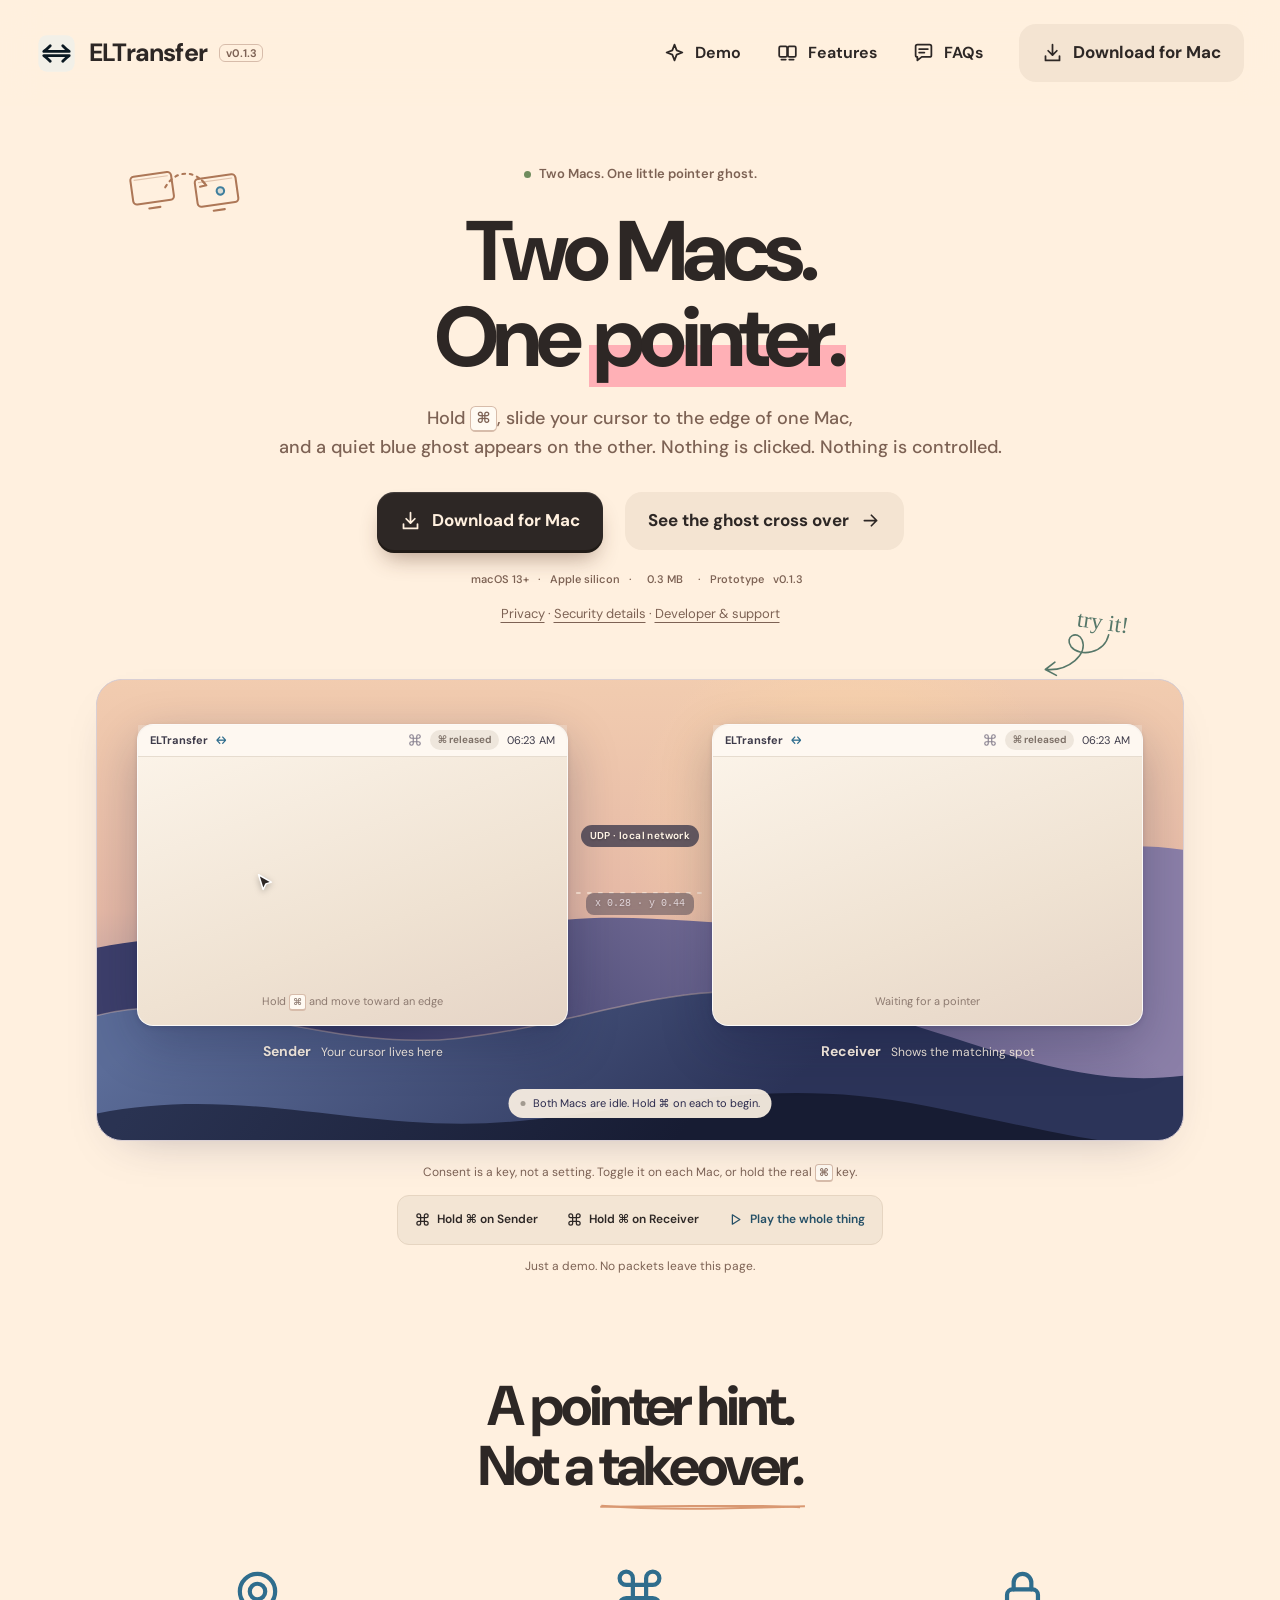
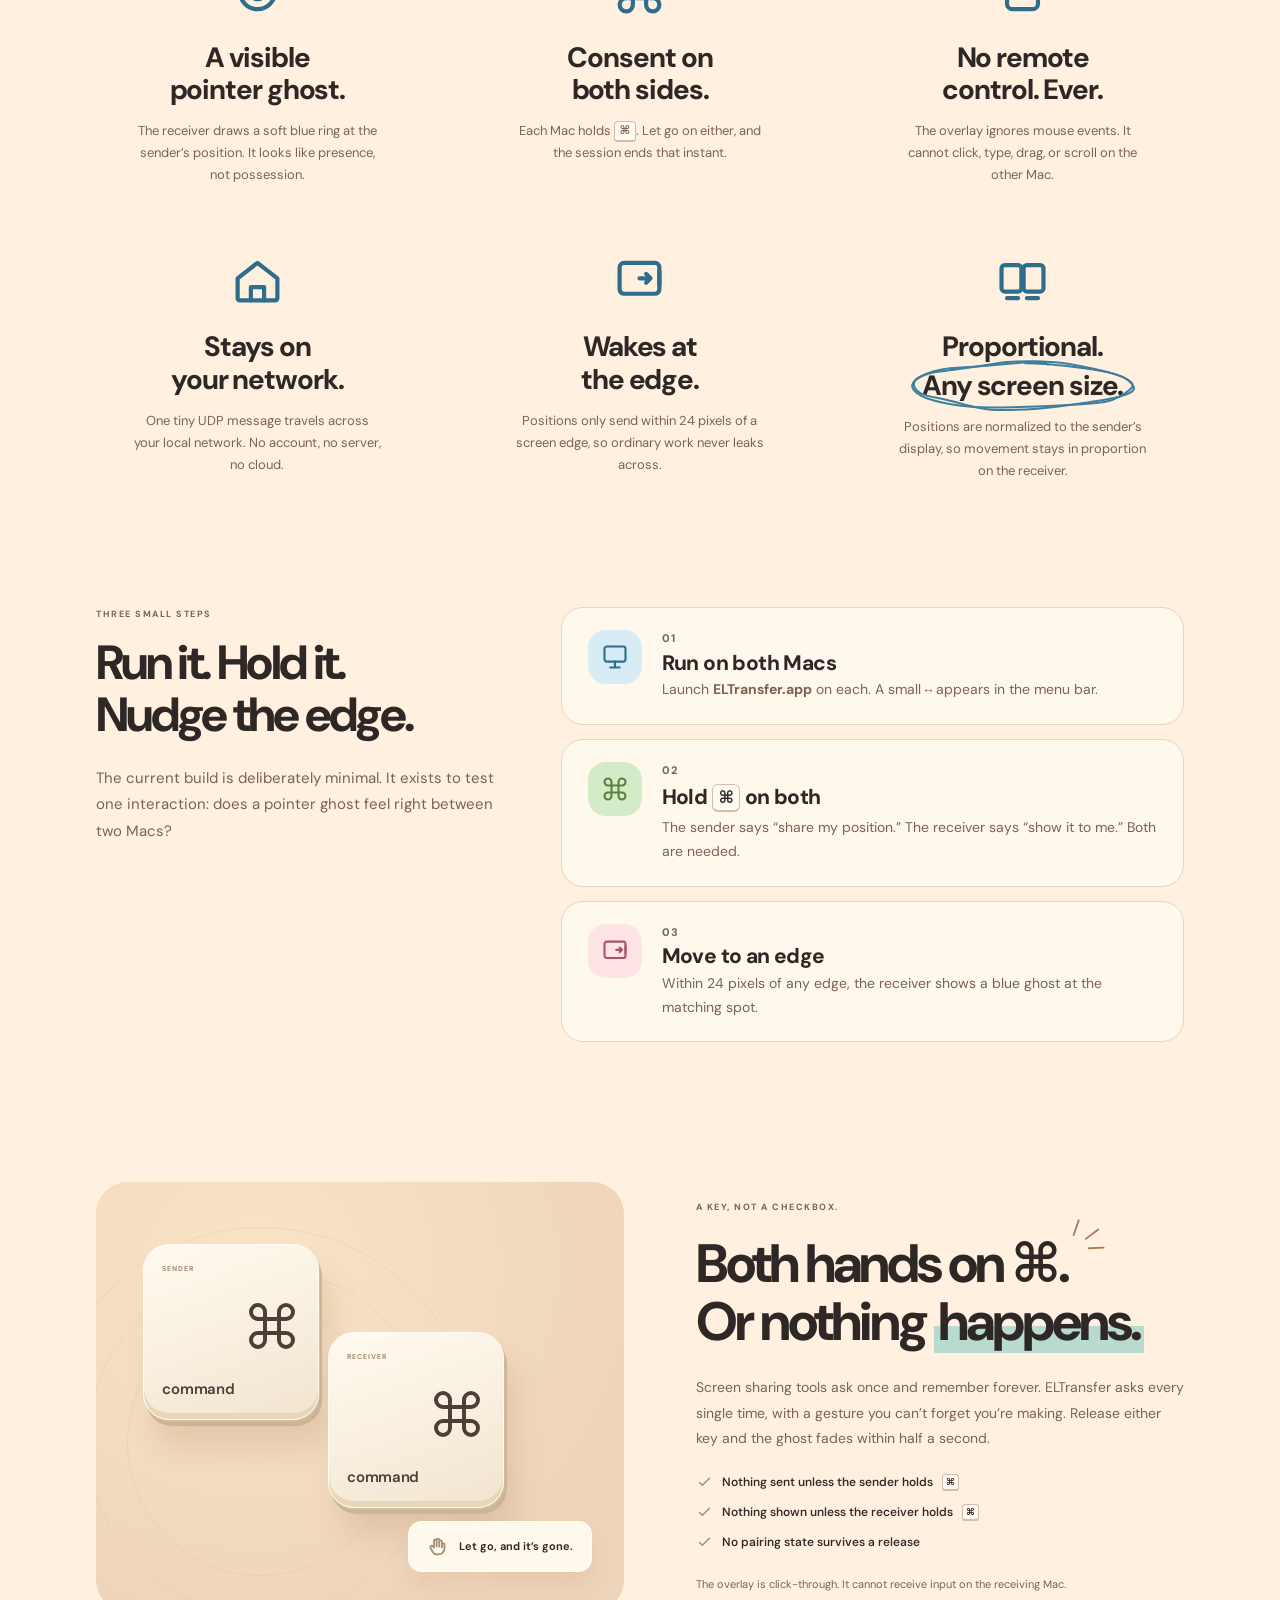
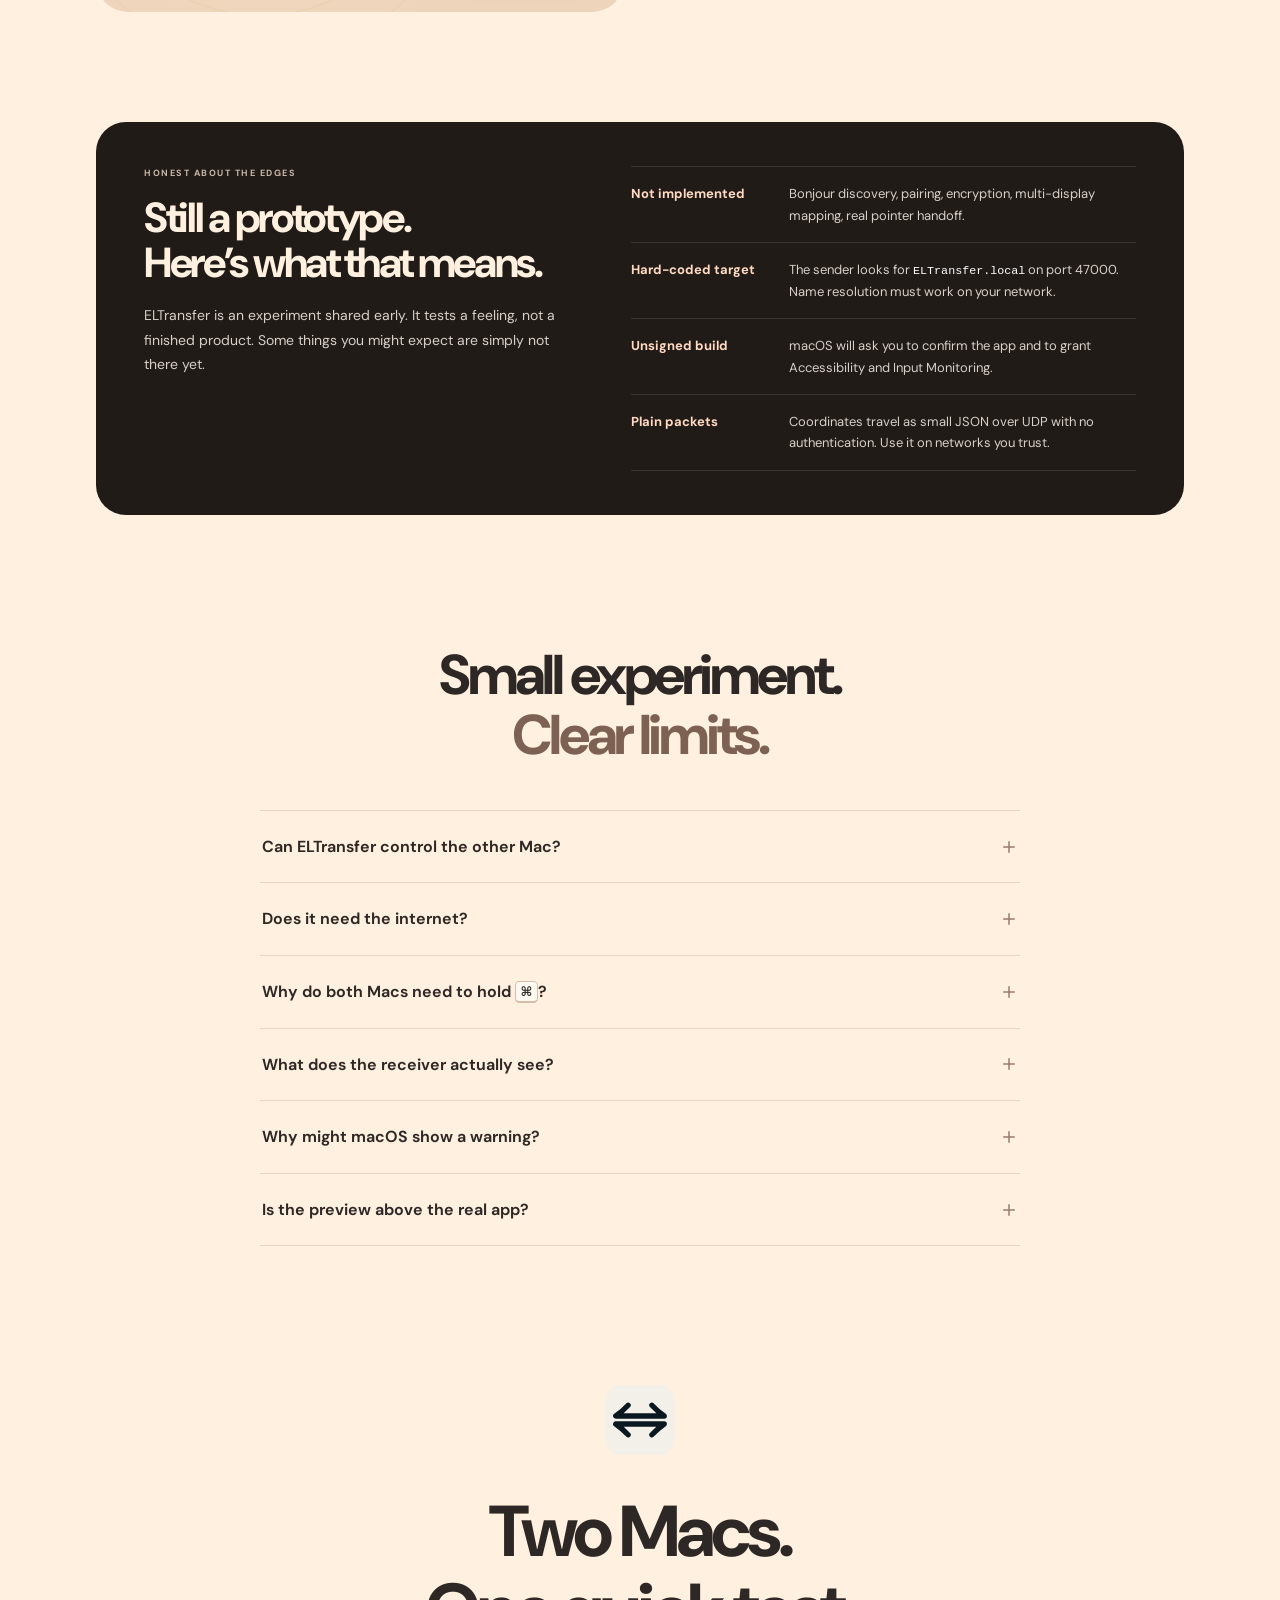
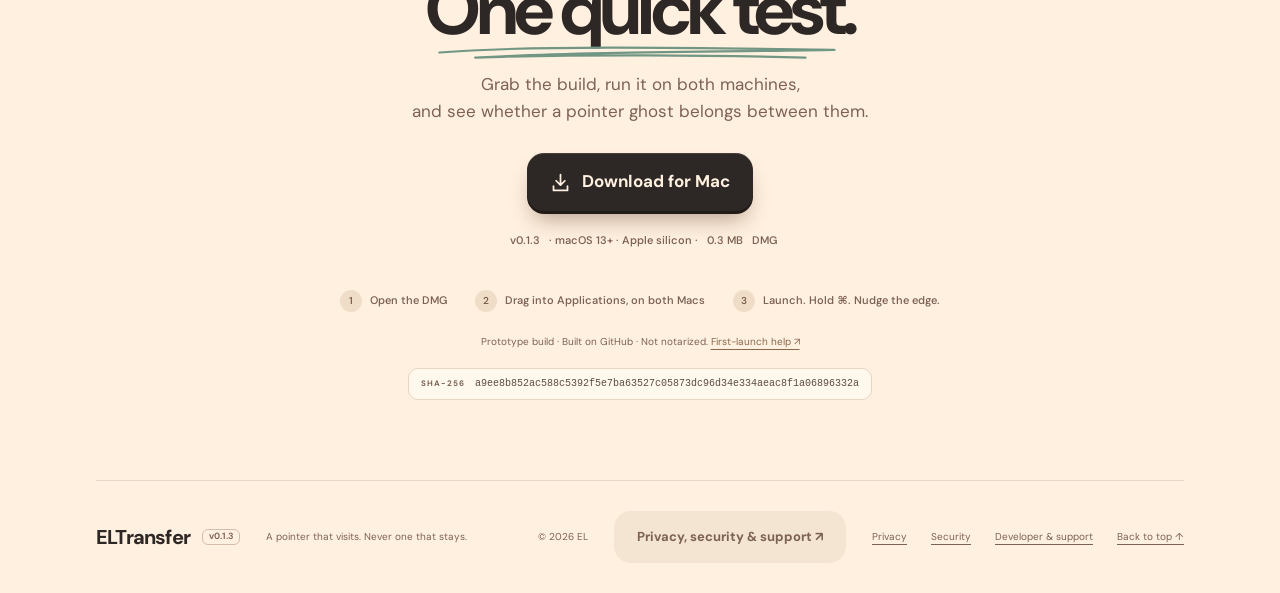
==== commit c0eb32d2: "Bump version to 0.1.3" ====
--- a/website/index.html
+++ b/website/index.html
@@ -49,7 +49,7 @@
     </svg>
 
     <header class="site-header">
-      <a class="brand" href="#top" aria-label="ELTransfer home"><span class="app-icon app-icon-small"><img src="assets/eltransfer-logo.svg" alt="" width="1024" height="1024" /></span>ELTransfer <span class="version" data-app-version>v0.1</span></a>
+      <a class="brand" href="#top" aria-label="ELTransfer home"><span class="app-icon app-icon-small"><img src="assets/eltransfer-logo.svg" alt="" width="1024" height="1024" /></span>ELTransfer <span class="version" data-app-version>v0.1.3</span></a>
       <nav id="main-nav" aria-label="Main navigation">
         <a href="#demo"><svg class="icon" aria-hidden="true"><use href="#i-spark" /></svg>Demo</a>
         <a href="#how"><svg class="icon" aria-hidden="true"><use href="#i-both" /></svg>Features</a>
@@ -81,7 +81,7 @@
           <a class="button button-soft" href="#demo">See the ghost cross over<svg class="icon" aria-hidden="true"><use href="#i-arrow" /></svg></a>
         </div>
         <p class="compatibility">
-          macOS 13+ <span>·</span> Apple silicon <span>·</span> <span data-download-size>0.3 MB</span> <span>·</span> Prototype <span data-app-version>v0.1</span>
+          macOS 13+ <span>·</span> Apple silicon <span>·</span> <span data-download-size>0.3 MB</span> <span>·</span> Prototype <span data-app-version>v0.1.3</span>
         </p>
         <p class="trust-links"><a href="about.html#privacy-policy">Privacy</a> · <a href="about.html#security">Security details</a> · <a href="about.html#support">Developer &amp; support</a></p>
       </section>
@@ -316,7 +316,7 @@
         <h2>Two Macs.<br /> <span class="notebook-living">One quick test.<svg class="notebook-doodle living-scribble" viewBox="0 0 300 22" preserveAspectRatio="none" aria-hidden="true" focusable="false"><path pathLength="1" d="M5 11C67 3 174 5 291 8 229 10 105 10 31 17c78-4 172-3 239 0" /></svg></span></h2>
         <p>Grab the build, run it on both machines,<br /> and see whether a pointer ghost belongs between them.</p>
         <a class="button button-primary" href="downloads/ELTransfer.dmg" download><svg class="icon" aria-hidden="true"><use href="#i-download" /></svg>Download for Mac</a>
-        <p class="compatibility"><span data-app-version>v0.1</span> · macOS 13+ · Apple silicon · <span data-download-size>0.3 MB</span> DMG</p>
+        <p class="compatibility"><span data-app-version>v0.1.3</span> · macOS 13+ · Apple silicon · <span data-download-size>0.3 MB</span> DMG</p>
         <ol class="install-steps">
           <li><span aria-hidden="true">1</span> Open the DMG</li>
           <li><span aria-hidden="true">2</span> Drag into Applications, on both Macs</li>
@@ -331,7 +331,7 @@
     </main>
 
     <footer class="wrap">
-      <a class="brand" href="#top" aria-label="ELTransfer home">ELTransfer <span class="version" data-app-version>v0.1</span></a>
+      <a class="brand" href="#top" aria-label="ELTransfer home">ELTransfer <span class="version" data-app-version>v0.1.3</span></a>
       <p>A pointer that visits. Never one that stays.</p>
       <span>© 2026 EL</span>
       <a class="button button-soft about-button" href="about.html">Privacy, security &amp; support ↗</a>
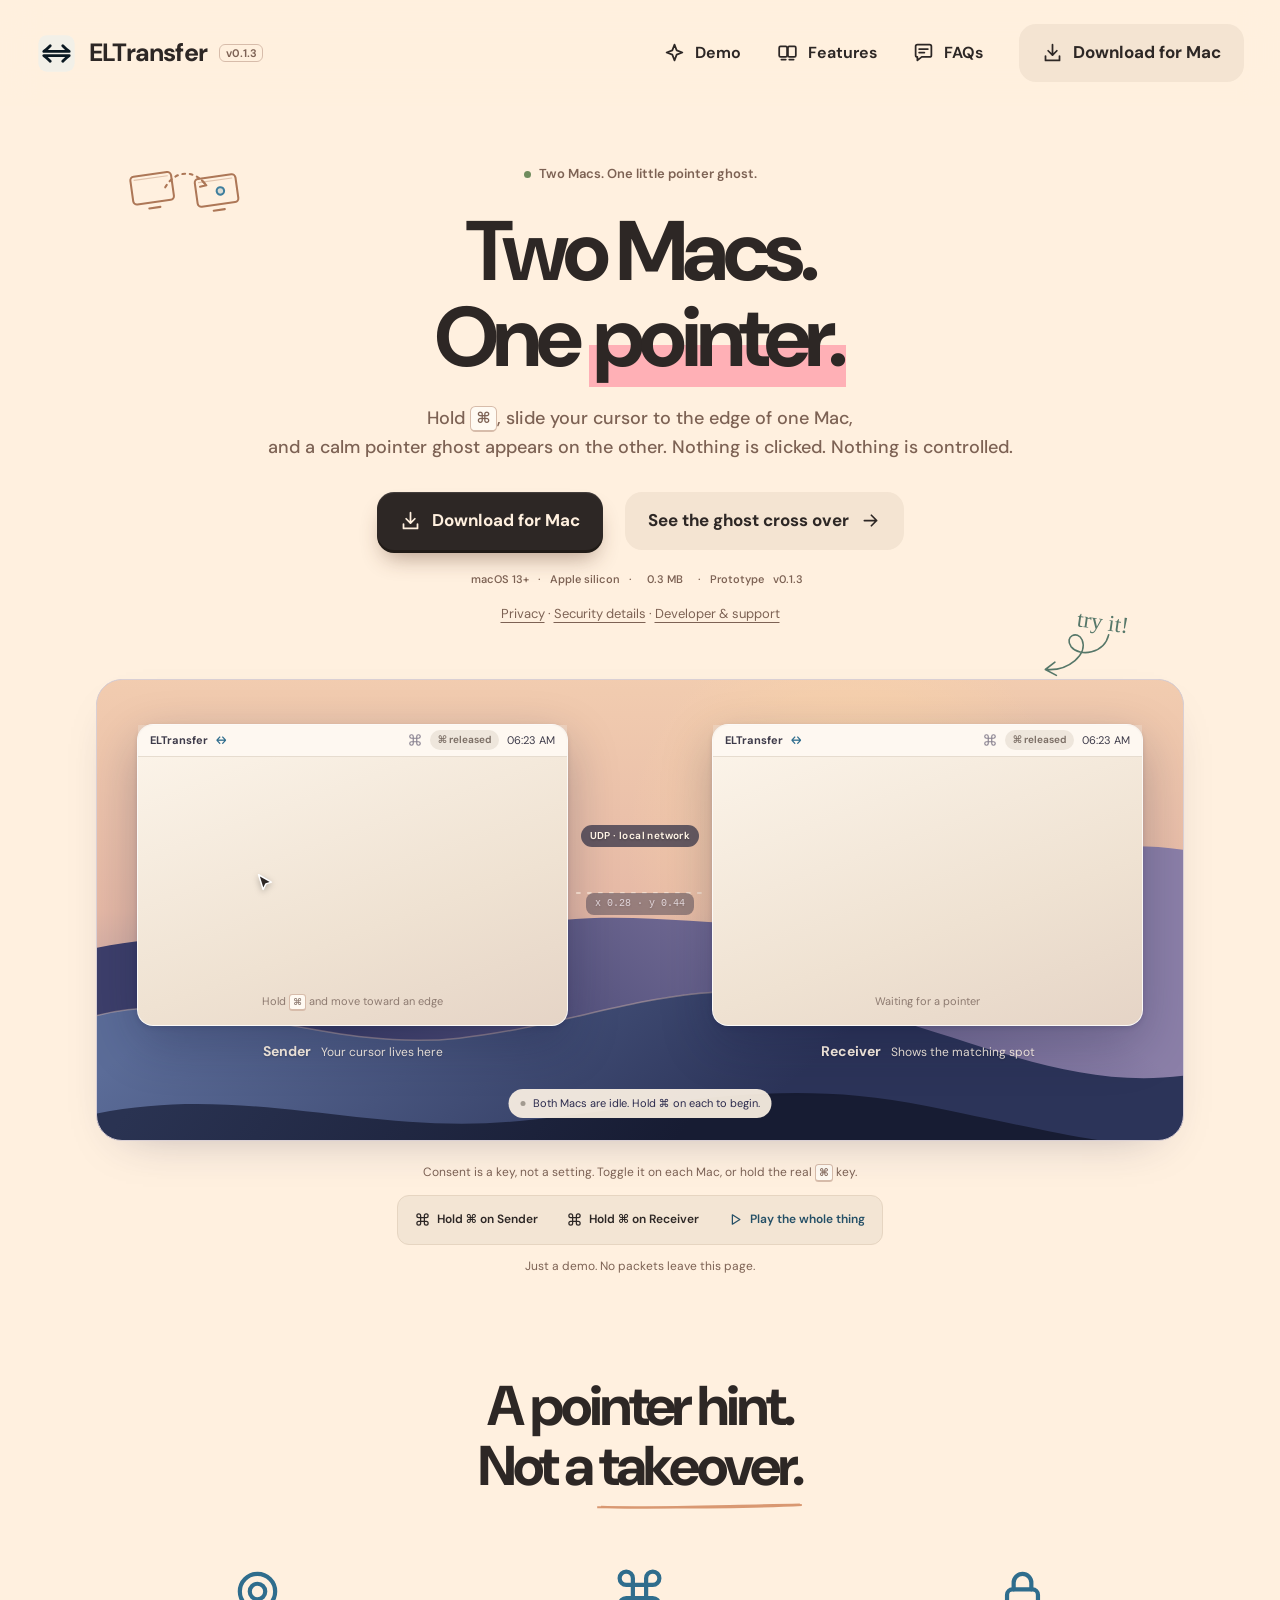
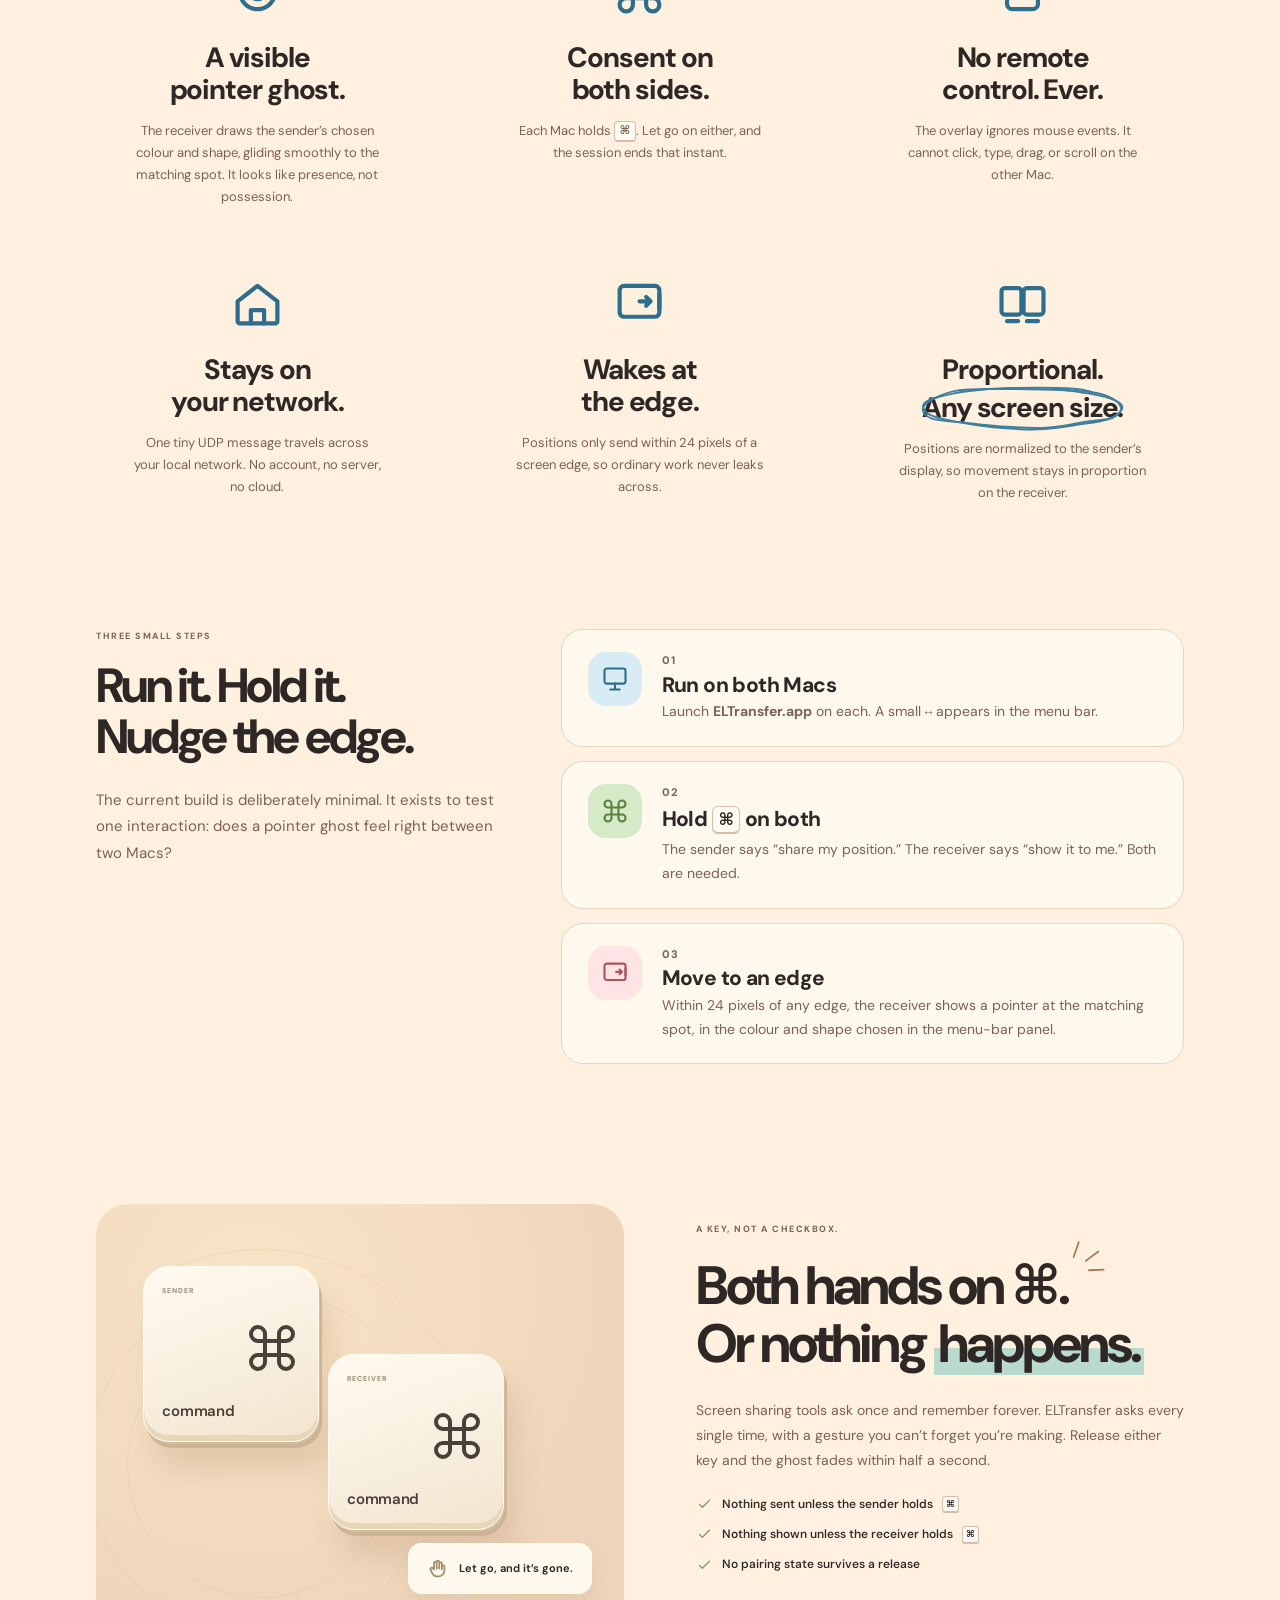
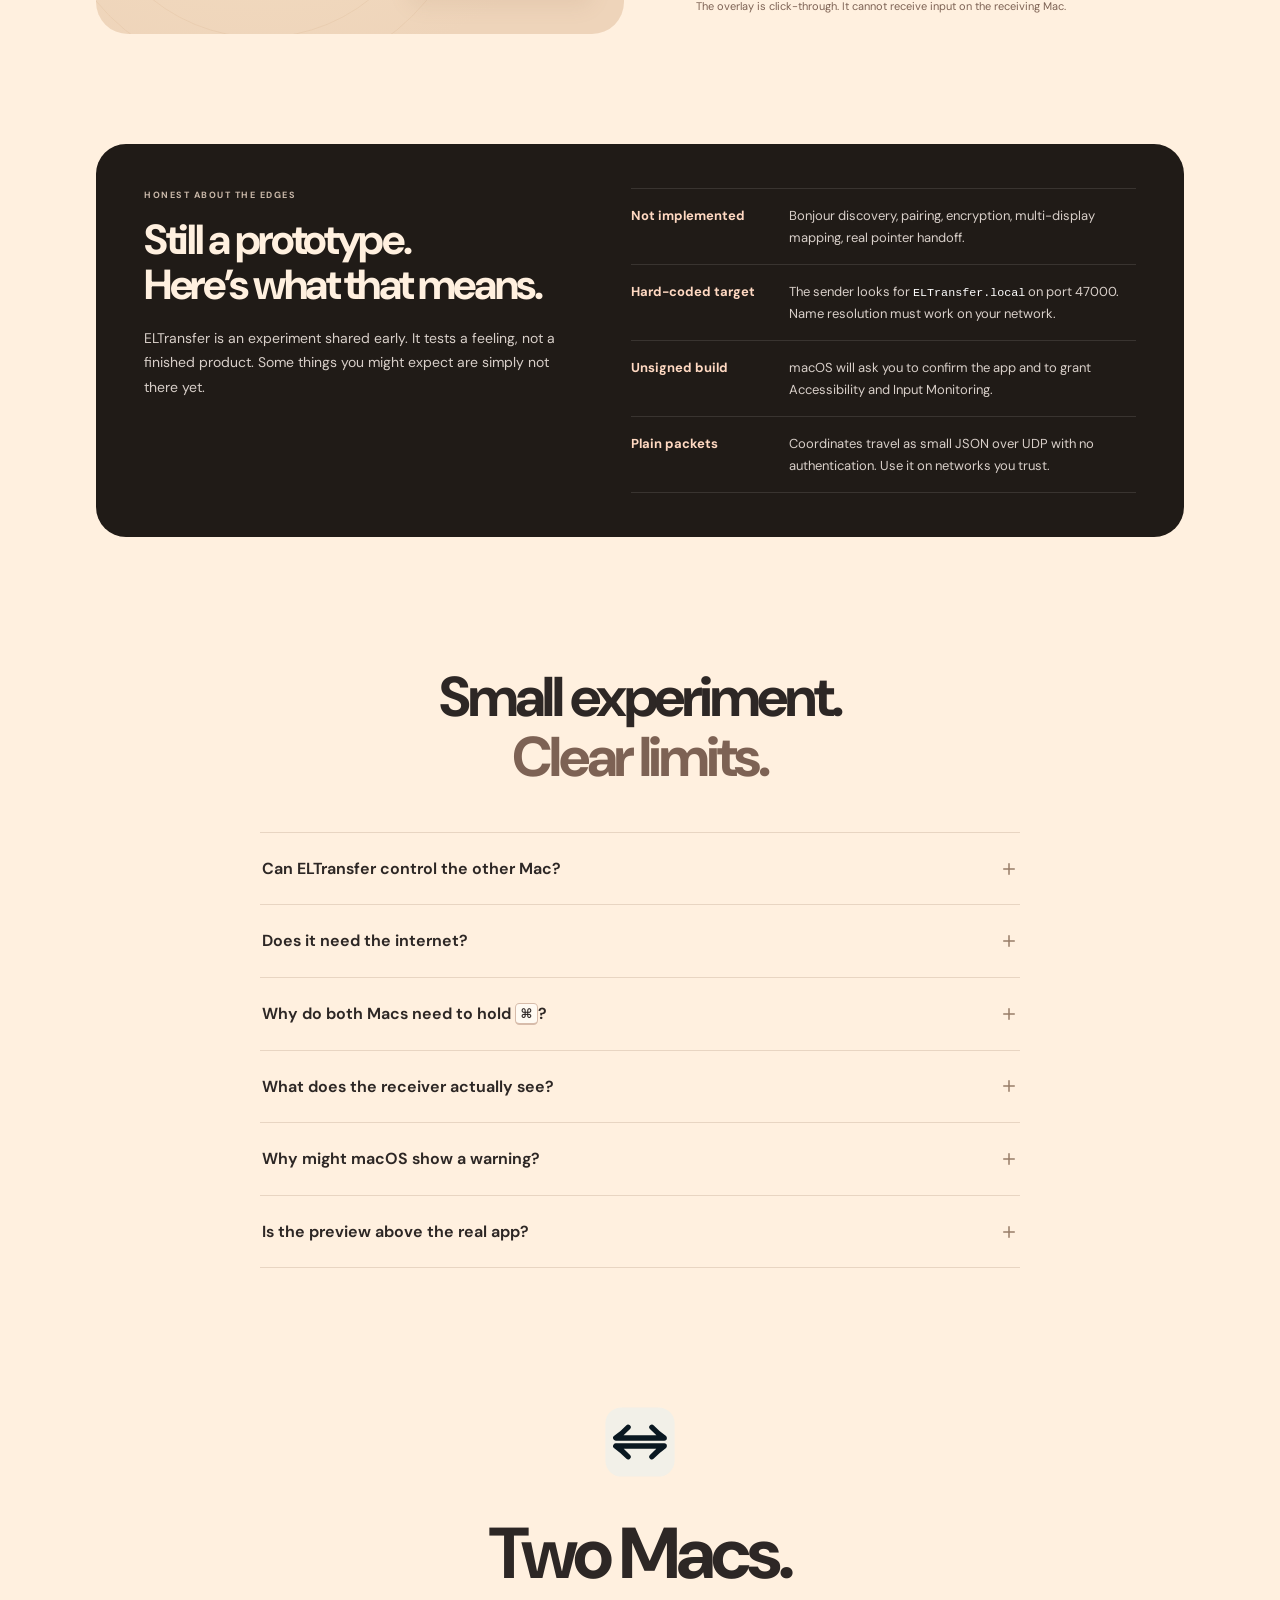
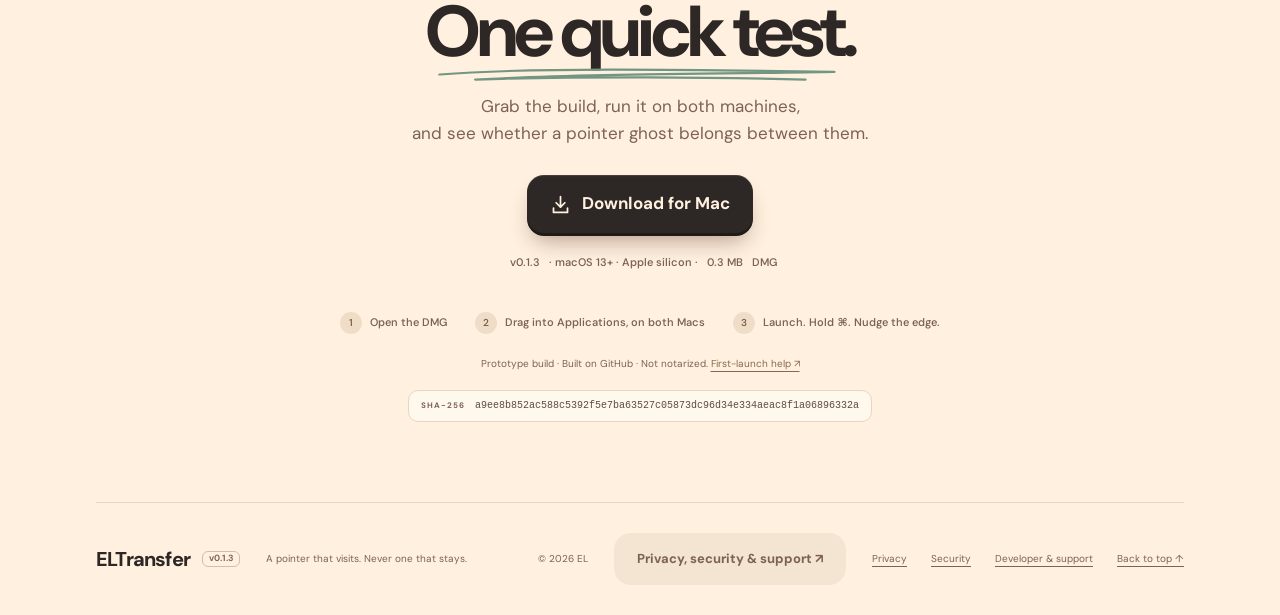
==== commit 4da039b6: "Update website copy for pointer options" ====
--- a/website/index.html
+++ b/website/index.html
@@ -73,7 +73,7 @@
         <p class="hero-overline"><span class="status-dot"></span> Two Macs. One little pointer ghost.</p>
         <h1>Two Macs.<br /> One <span class="marker">pointer.</span></h1>
         <p class="hero-intro">
-          Hold <kbd>⌘</kbd>, slide your cursor to the edge of one Mac,<br /> and a quiet blue ghost appears on the other.
+          Hold <kbd>⌘</kbd>, slide your cursor to the edge of one Mac,<br /> and a calm pointer ghost appears on the other.
           Nothing is clicked. Nothing is controlled.
         </p>
         <div class="hero-actions">
@@ -155,7 +155,7 @@
               <circle class="ghost-core" cx="12" cy="12" r="3.5" />
             </svg>
             <h3>A visible<br /> pointer ghost.</h3>
-            <p>The receiver draws a soft blue ring at the sender’s position. It looks like presence, not possession.</p>
+            <p>The receiver draws the sender’s chosen colour and shape, gliding smoothly to the matching spot. It looks like presence, not possession.</p>
           </article>
           <article>
             <svg class="feature-icon icon feature-command" viewBox="0 0 24 24" aria-hidden="true">
@@ -227,7 +227,7 @@
             <span class="step-number" aria-hidden="true">03</span>
             <svg class="icon" aria-hidden="true"><use href="#i-edge" /></svg>
             <h3>Move to an edge</h3>
-            <p>Within 24 pixels of any edge, the receiver shows a blue ghost at the matching spot.</p>
+            <p>Within 24 pixels of any edge, the receiver shows a pointer at the matching spot, in the colour and shape chosen in the menu-bar panel.</p>
           </li>
         </ol>
       </section>
@@ -298,7 +298,7 @@
           </details>
           <details>
             <summary><span>What does the receiver actually see?</span><svg class="icon" aria-hidden="true"><use href="#i-plus" /></svg></summary>
-            <p>A translucent blue circle with a white ring, about 58 pixels across while active. It appears at the proportional position of the sender’s cursor and fades to grey when packets stop arriving.</p>
+            <p>A soft pointer in the sender’s chosen colour — red, green, blue, yellow or purple — as an arrow, circle or square. It springs to the proportional position of the sender’s cursor and fades away when packets stop arriving.</p>
           </details>
           <details id="launch-faq">
             <summary><span>Why might macOS show a warning?</span><svg class="icon" aria-hidden="true"><use href="#i-plus" /></svg></summary>
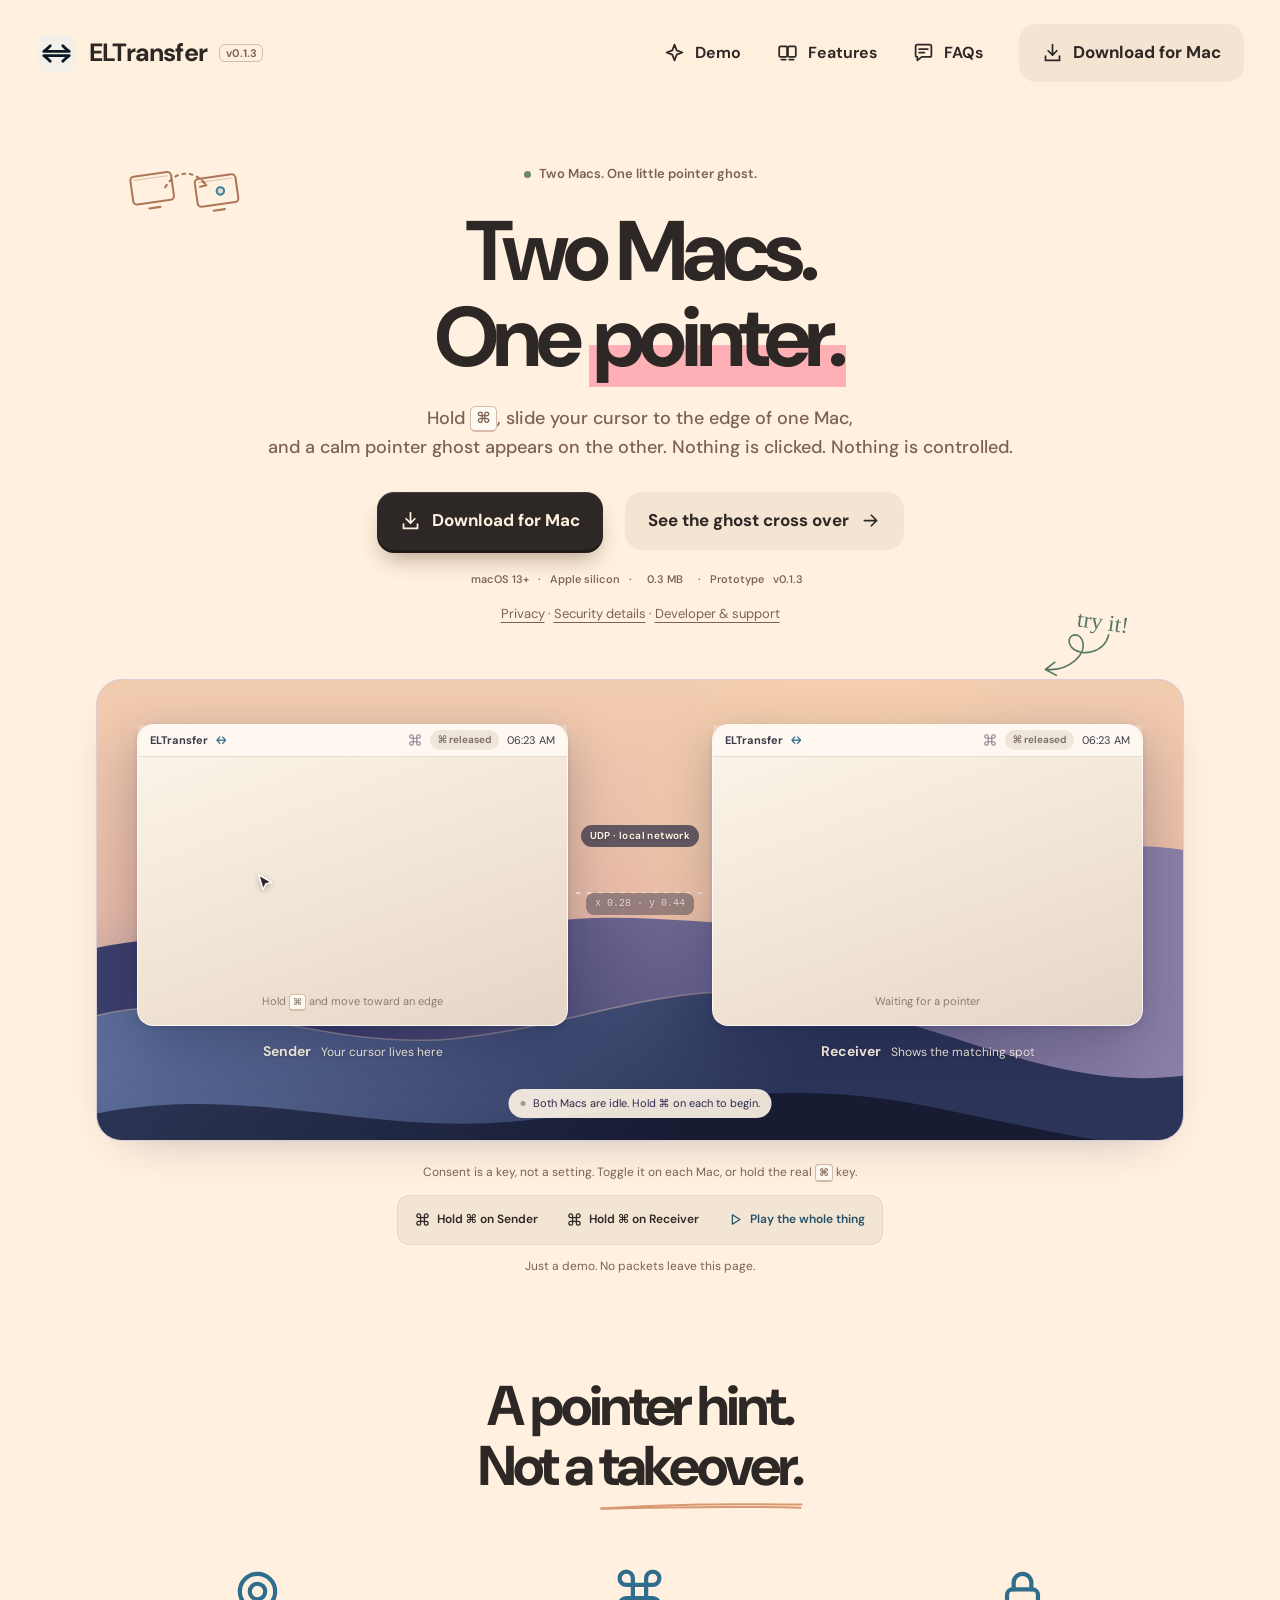
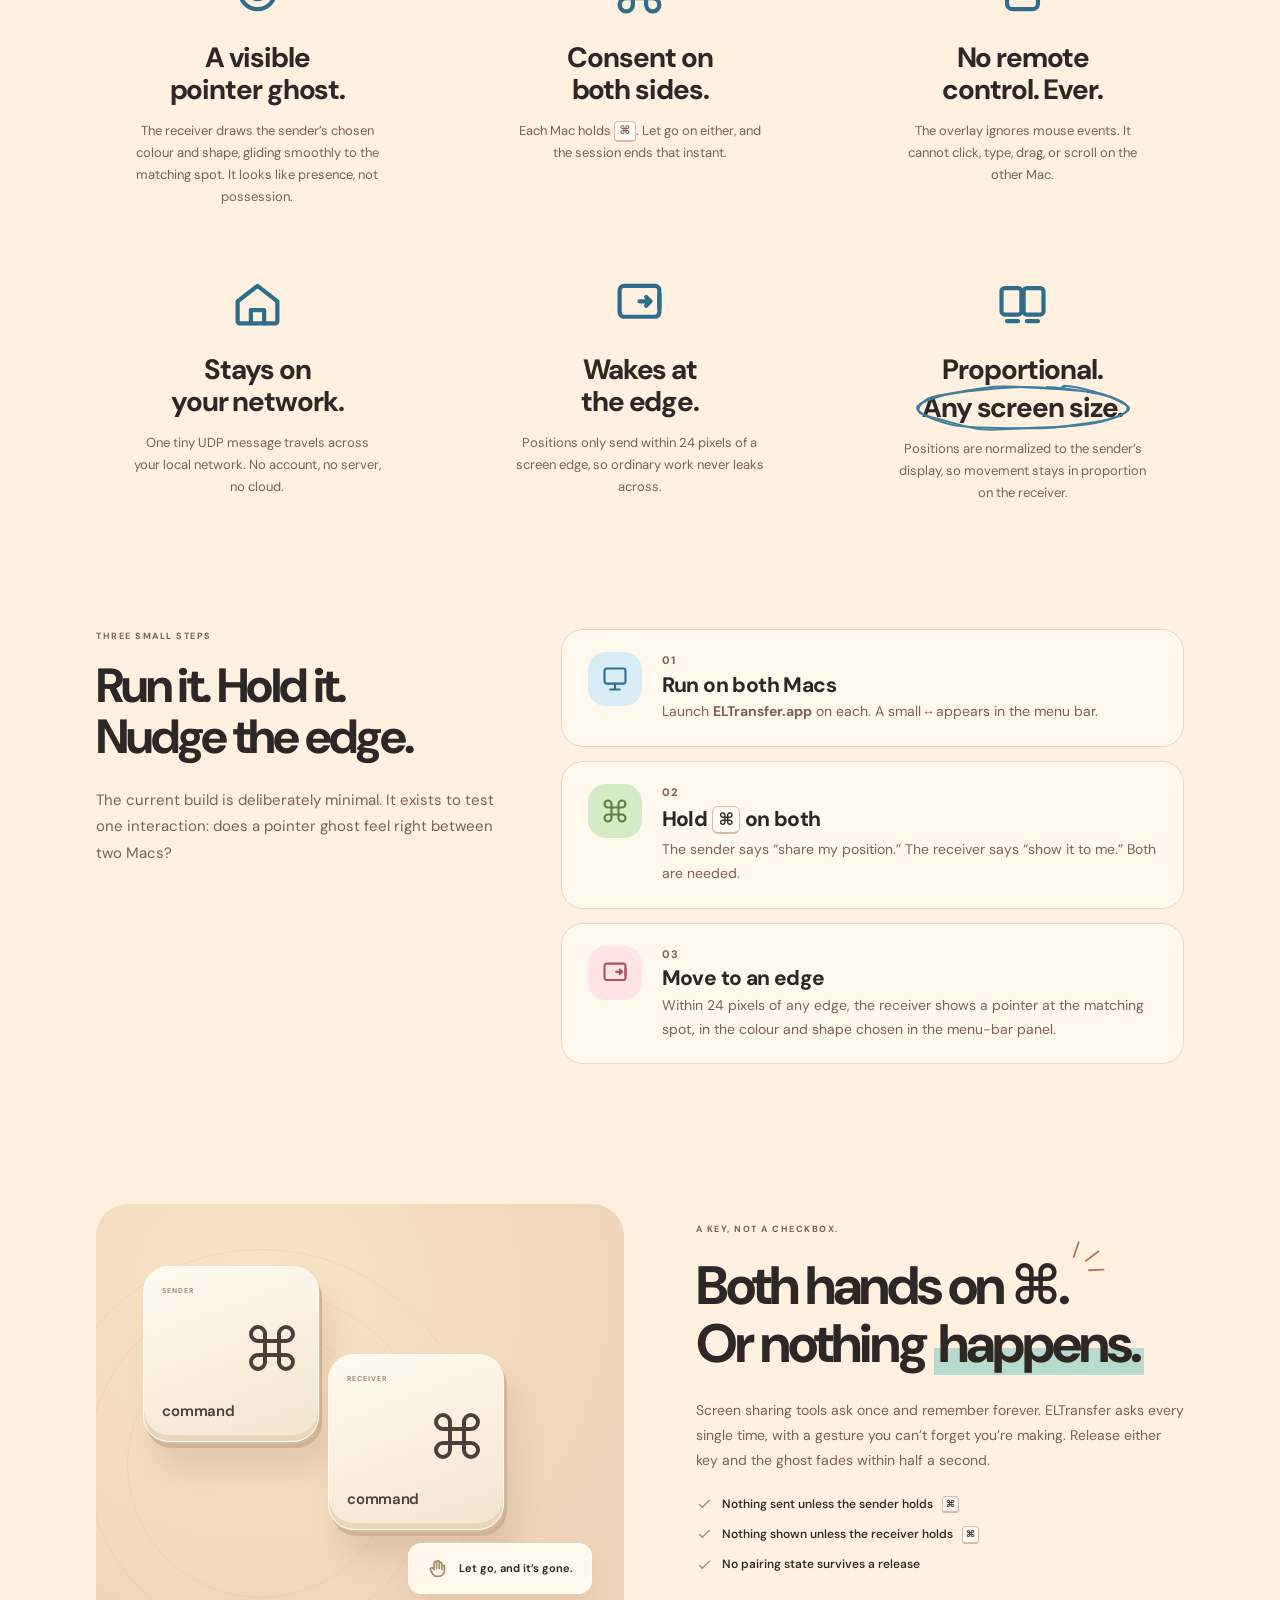
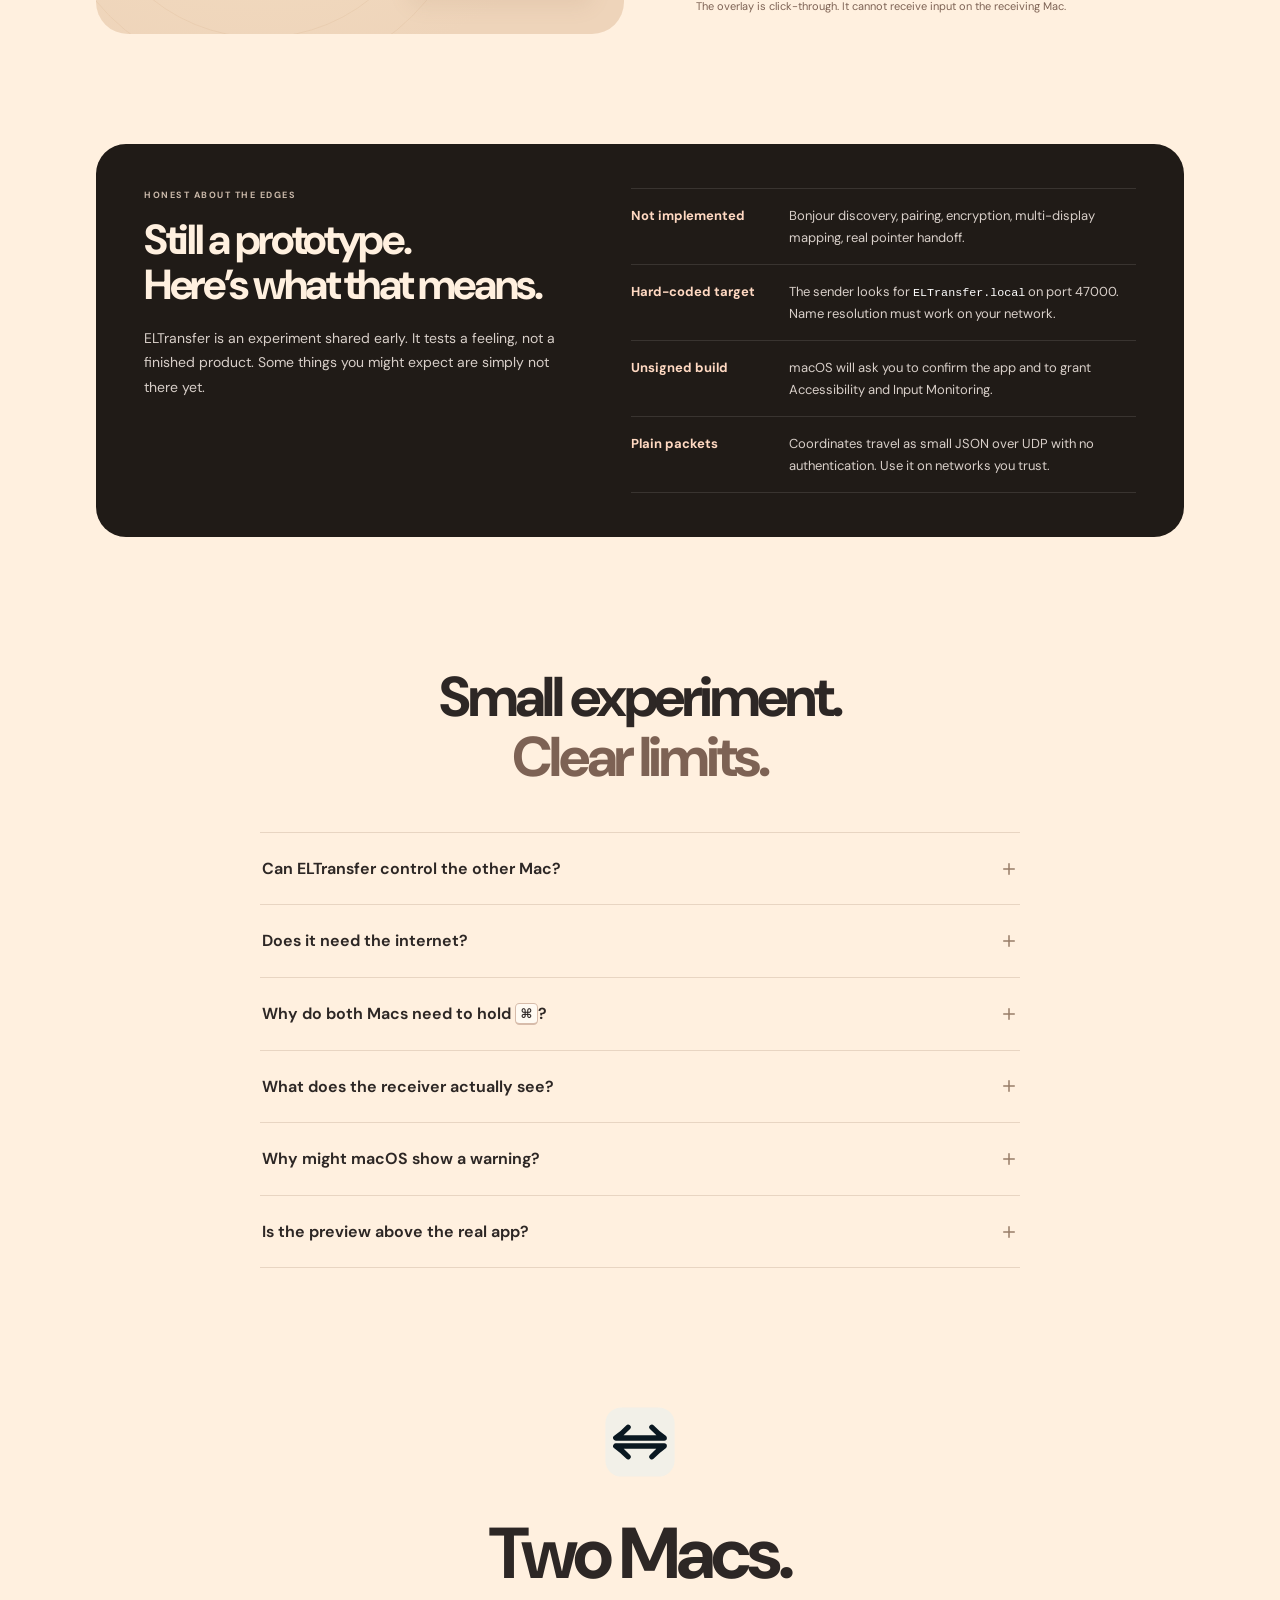
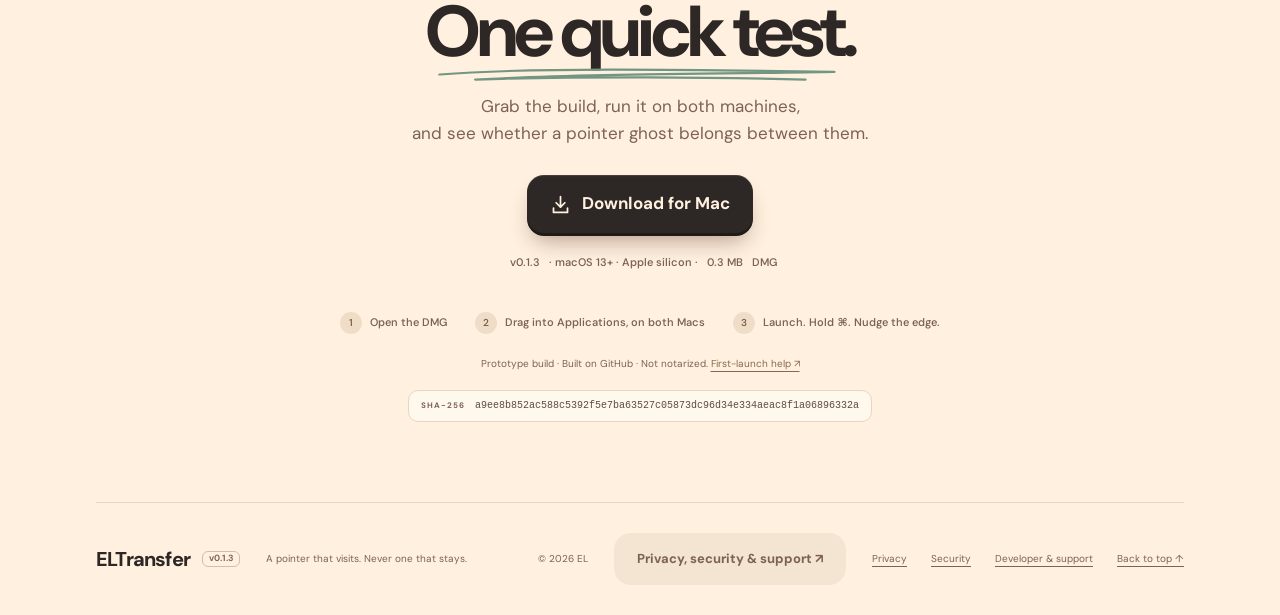
==== commit 9a58a319: "Bundle Sparkle and publish signed update feed Co-Authored-By: Claude Opus 5.5 <noreply@anthropic.com" ====
--- a/website/index.html
+++ b/website/index.html
@@ -298,7 +298,7 @@
           </details>
           <details>
             <summary><span>What does the receiver actually see?</span><svg class="icon" aria-hidden="true"><use href="#i-plus" /></svg></summary>
-            <p>A soft pointer in the sender’s chosen colour — red, green, blue, yellow or purple — as an arrow, circle or square. It springs to the proportional position of the sender’s cursor and fades away when packets stop arriving.</p>
+            <p>A soft pointer in the sender’s chosen colour — red, green, blue, yellow or purple — as a circle, rounded square or sharp square. It springs to the proportional position of the sender’s cursor and fades away when packets stop arriving.</p>
           </details>
           <details id="launch-faq">
             <summary><span>Why might macOS show a warning?</span><svg class="icon" aria-hidden="true"><use href="#i-plus" /></svg></summary>
